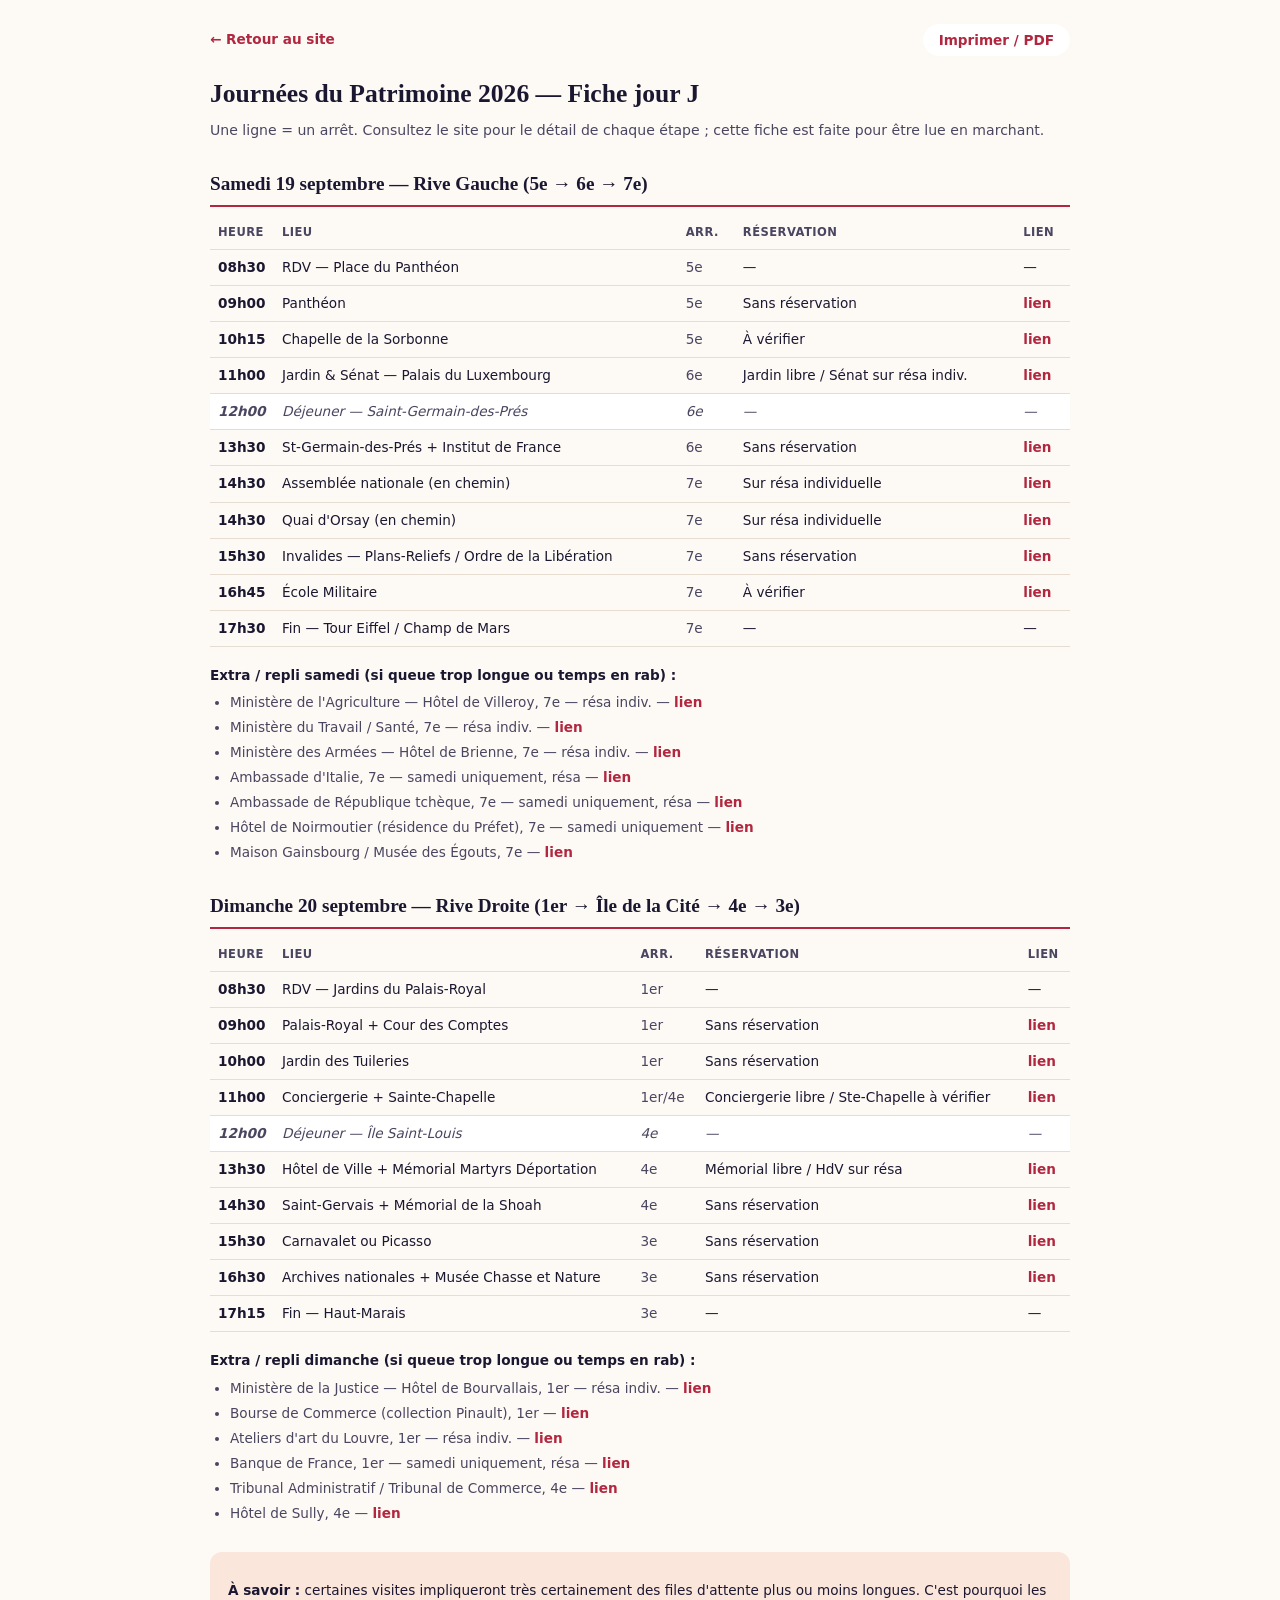
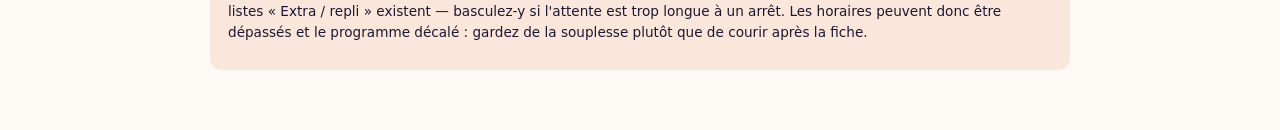
==== fiche.html @ 31df0043 "feat: ajoute une fiche jour J dense et imprimable Inspirée des feuilles de route des éditions précéd" ====
<!doctype html>
<html lang="fr">
<head>
<meta charset="UTF-8">
<meta name="viewport" content="width=device-width, initial-scale=1">
<title>Fiche jour J — Journées du Patrimoine 2026</title>
<meta name="description" content="Fiche horaire dense et imprimable pour le jour J : heure, lieu, réservation, lien — samedi et dimanche.">
<link rel="icon" href="data:image/svg+xml,<svg xmlns=%22http://www.w3.org/2000/svg%22 viewBox=%220 0 100 100%22><text y=%22.9em%22 font-size=%2290%22>🏛️</text></svg>">
<link rel="stylesheet" href="assets/style.css">
<link rel="stylesheet" href="assets/fiche.css">
</head>
<body class="fiche-body">

<div class="fiche-wrap">

  <div class="fiche-top no-print">
    <a class="link" href="index.html">← Retour au site</a>
    <button class="btn btn-primary btn-print" type="button" onclick="window.print()">Imprimer / PDF</button>
  </div>

  <h1>Journées du Patrimoine 2026 — Fiche jour J</h1>
  <p class="fiche-sub">Une ligne = un arrêt. Consultez le site pour le détail de chaque étape ; cette fiche est faite pour être lue en marchant.</p>

  <h2>Samedi 19 septembre — Rive Gauche (5e → 6e → 7e)</h2>
  <table class="fiche-table">
    <thead>
      <tr><th>Heure</th><th>Lieu</th><th>Arr.</th><th>Réservation</th><th>Lien</th></tr>
    </thead>
    <tbody>
      <tr><td>08h30</td><td>RDV — Place du Panthéon</td><td>5e</td><td>—</td><td>—</td></tr>
      <tr><td>09h00</td><td>Panthéon</td><td>5e</td><td>Sans réservation</td><td><a href="https://www.sortiraparis.com/actualites/journees-du-patrimoine/guides/318693-journees-du-patrimoine-paris-2026-le-programme-des-visites-dans-le-5e-arrondissement" target="_blank" rel="noopener">lien</a></td></tr>
      <tr><td>10h15</td><td>Chapelle de la Sorbonne</td><td>5e</td><td>À vérifier</td><td><a href="https://www.sortiraparis.com/actualites/journees-du-patrimoine/guides/318693-journees-du-patrimoine-paris-2026-le-programme-des-visites-dans-le-5e-arrondissement" target="_blank" rel="noopener">lien</a></td></tr>
      <tr><td>11h00</td><td>Jardin &amp; Sénat — Palais du Luxembourg</td><td>6e</td><td>Jardin libre / Sénat sur résa indiv.</td><td><a href="https://www.sortiraparis.com/actualites/journees-du-patrimoine/guides/318679-journees-du-patrimoine-2026-le-programme-des-visites-dans-le-6e-arrondissement-de-paris" target="_blank" rel="noopener">lien</a></td></tr>
      <tr class="fiche-break"><td>12h00</td><td>Déjeuner — Saint-Germain-des-Prés</td><td>6e</td><td>—</td><td>—</td></tr>
      <tr><td>13h30</td><td>St-Germain-des-Prés + Institut de France</td><td>6e</td><td>Sans réservation</td><td><a href="https://www.sortiraparis.com/actualites/journees-du-patrimoine/guides/318679-journees-du-patrimoine-2026-le-programme-des-visites-dans-le-6e-arrondissement-de-paris" target="_blank" rel="noopener">lien</a></td></tr>
      <tr><td>14h30</td><td>Assemblée nationale (en chemin)</td><td>7e</td><td>Sur résa individuelle</td><td><a href="https://www.sortiraparis.com/actualites/journees-du-patrimoine/guides/318687-journees-du-patrimoine-2026-partez-a-la-decouverte-du-7e-arrondissement-de-paris" target="_blank" rel="noopener">lien</a></td></tr>
      <tr><td>14h30</td><td>Quai d'Orsay (en chemin)</td><td>7e</td><td>Sur résa individuelle</td><td><a href="https://www.sortiraparis.com/actualites/journees-du-patrimoine/guides/318687-journees-du-patrimoine-2026-partez-a-la-decouverte-du-7e-arrondissement-de-paris" target="_blank" rel="noopener">lien</a></td></tr>
      <tr><td>15h30</td><td>Invalides — Plans-Reliefs / Ordre de la Libération</td><td>7e</td><td>Sans réservation</td><td><a href="https://www.sortiraparis.com/actualites/journees-du-patrimoine/guides/318687-journees-du-patrimoine-2026-partez-a-la-decouverte-du-7e-arrondissement-de-paris" target="_blank" rel="noopener">lien</a></td></tr>
      <tr><td>16h45</td><td>École Militaire</td><td>7e</td><td>À vérifier</td><td><a href="https://www.sortiraparis.com/actualites/journees-du-patrimoine/guides/318687-journees-du-patrimoine-2026-partez-a-la-decouverte-du-7e-arrondissement-de-paris" target="_blank" rel="noopener">lien</a></td></tr>
      <tr><td>17h30</td><td>Fin — Tour Eiffel / Champ de Mars</td><td>7e</td><td>—</td><td>—</td></tr>
    </tbody>
  </table>

  <p class="fiche-extra-title">Extra / repli samedi (si queue trop longue ou temps en rab) :</p>
  <ul class="fiche-extra">
    <li>Ministère de l'Agriculture — Hôtel de Villeroy, 7e — résa indiv. — <a href="https://www.sortiraparis.com/actualites/journees-du-patrimoine/guides/318687-journees-du-patrimoine-2026-partez-a-la-decouverte-du-7e-arrondissement-de-paris" target="_blank" rel="noopener">lien</a></li>
    <li>Ministère du Travail / Santé, 7e — résa indiv. — <a href="https://www.sortiraparis.com/actualites/journees-du-patrimoine/guides/318687-journees-du-patrimoine-2026-partez-a-la-decouverte-du-7e-arrondissement-de-paris" target="_blank" rel="noopener">lien</a></li>
    <li>Ministère des Armées — Hôtel de Brienne, 7e — résa indiv. — <a href="https://www.sortiraparis.com/actualites/journees-du-patrimoine/guides/318687-journees-du-patrimoine-2026-partez-a-la-decouverte-du-7e-arrondissement-de-paris" target="_blank" rel="noopener">lien</a></li>
    <li>Ambassade d'Italie, 7e — samedi uniquement, résa — <a href="https://www.sortiraparis.com/actualites/journees-du-patrimoine/guides/318687-journees-du-patrimoine-2026-partez-a-la-decouverte-du-7e-arrondissement-de-paris" target="_blank" rel="noopener">lien</a></li>
    <li>Ambassade de République tchèque, 7e — samedi uniquement, résa — <a href="https://www.sortiraparis.com/actualites/journees-du-patrimoine/guides/318687-journees-du-patrimoine-2026-partez-a-la-decouverte-du-7e-arrondissement-de-paris" target="_blank" rel="noopener">lien</a></li>
    <li>Hôtel de Noirmoutier (résidence du Préfet), 7e — samedi uniquement — <a href="https://www.sortiraparis.com/actualites/journees-du-patrimoine/guides/318687-journees-du-patrimoine-2026-partez-a-la-decouverte-du-7e-arrondissement-de-paris" target="_blank" rel="noopener">lien</a></li>
    <li>Maison Gainsbourg / Musée des Égouts, 7e — <a href="https://www.sortiraparis.com/actualites/journees-du-patrimoine/guides/318687-journees-du-patrimoine-2026-partez-a-la-decouverte-du-7e-arrondissement-de-paris" target="_blank" rel="noopener">lien</a></li>
  </ul>

  <h2 class="fiche-page-break">Dimanche 20 septembre — Rive Droite (1er → Île de la Cité → 4e → 3e)</h2>
  <table class="fiche-table">
    <thead>
      <tr><th>Heure</th><th>Lieu</th><th>Arr.</th><th>Réservation</th><th>Lien</th></tr>
    </thead>
    <tbody>
      <tr><td>08h30</td><td>RDV — Jardins du Palais-Royal</td><td>1er</td><td>—</td><td>—</td></tr>
      <tr><td>09h00</td><td>Palais-Royal + Cour des Comptes</td><td>1er</td><td>Sans réservation</td><td><a href="https://www.sortiraparis.com/actualites/journees-du-patrimoine/guides/318670-journees-du-patrimoine-2026-a-paris-le-programme-incontournable-dans-le-1er-arrondissement" target="_blank" rel="noopener">lien</a></td></tr>
      <tr><td>10h00</td><td>Jardin des Tuileries</td><td>1er</td><td>Sans réservation</td><td><a href="https://www.sortiraparis.com/actualites/journees-du-patrimoine/guides/318670-journees-du-patrimoine-2026-a-paris-le-programme-incontournable-dans-le-1er-arrondissement" target="_blank" rel="noopener">lien</a></td></tr>
      <tr><td>11h00</td><td>Conciergerie + Sainte-Chapelle</td><td>1er/4e</td><td>Conciergerie libre / Ste-Chapelle à vérifier</td><td><a href="https://www.sortiraparis.com/actualites/journees-du-patrimoine/guides/318670-journees-du-patrimoine-2026-a-paris-le-programme-incontournable-dans-le-1er-arrondissement" target="_blank" rel="noopener">lien</a></td></tr>
      <tr class="fiche-break"><td>12h00</td><td>Déjeuner — Île Saint-Louis</td><td>4e</td><td>—</td><td>—</td></tr>
      <tr><td>13h30</td><td>Hôtel de Ville + Mémorial Martyrs Déportation</td><td>4e</td><td>Mémorial libre / HdV sur résa</td><td><a href="https://www.sortiraparis.com/actualites/journees-du-patrimoine/guides/318677-journees-du-patrimoine-2026-les-bons-plans-et-animations-dans-le-4e-arrondissement" target="_blank" rel="noopener">lien</a></td></tr>
      <tr><td>14h30</td><td>Saint-Gervais + Mémorial de la Shoah</td><td>4e</td><td>Sans réservation</td><td><a href="https://www.sortiraparis.com/actualites/journees-du-patrimoine/guides/318677-journees-du-patrimoine-2026-les-bons-plans-et-animations-dans-le-4e-arrondissement" target="_blank" rel="noopener">lien</a></td></tr>
      <tr><td>15h30</td><td>Carnavalet ou Picasso</td><td>3e</td><td>Sans réservation</td><td><a href="https://www.sortiraparis.com/actualites/journees-du-patrimoine/guides/318813-journees-du-patrimoine-2026-a-paris-les-lieux-a-visiter-dans-le-3e-arrondissement" target="_blank" rel="noopener">lien</a></td></tr>
      <tr><td>16h30</td><td>Archives nationales + Musée Chasse et Nature</td><td>3e</td><td>Sans réservation</td><td><a href="https://www.sortiraparis.com/actualites/journees-du-patrimoine/guides/318813-journees-du-patrimoine-2026-a-paris-les-lieux-a-visiter-dans-le-3e-arrondissement" target="_blank" rel="noopener">lien</a></td></tr>
      <tr><td>17h15</td><td>Fin — Haut-Marais</td><td>3e</td><td>—</td><td>—</td></tr>
    </tbody>
  </table>

  <p class="fiche-extra-title">Extra / repli dimanche (si queue trop longue ou temps en rab) :</p>
  <ul class="fiche-extra">
    <li>Ministère de la Justice — Hôtel de Bourvallais, 1er — résa indiv. — <a href="https://www.sortiraparis.com/actualites/journees-du-patrimoine/guides/318670-journees-du-patrimoine-2026-a-paris-le-programme-incontournable-dans-le-1er-arrondissement" target="_blank" rel="noopener">lien</a></li>
    <li>Bourse de Commerce (collection Pinault), 1er — <a href="https://www.sortiraparis.com/actualites/journees-du-patrimoine/guides/318670-journees-du-patrimoine-2026-a-paris-le-programme-incontournable-dans-le-1er-arrondissement" target="_blank" rel="noopener">lien</a></li>
    <li>Ateliers d'art du Louvre, 1er — résa indiv. — <a href="https://www.sortiraparis.com/actualites/journees-du-patrimoine/guides/318670-journees-du-patrimoine-2026-a-paris-le-programme-incontournable-dans-le-1er-arrondissement" target="_blank" rel="noopener">lien</a></li>
    <li>Banque de France, 1er — samedi uniquement, résa — <a href="https://www.sortiraparis.com/actualites/journees-du-patrimoine/guides/318670-journees-du-patrimoine-2026-a-paris-le-programme-incontournable-dans-le-1er-arrondissement" target="_blank" rel="noopener">lien</a></li>
    <li>Tribunal Administratif / Tribunal de Commerce, 4e — <a href="https://www.sortiraparis.com/actualites/journees-du-patrimoine/guides/318677-journees-du-patrimoine-2026-les-bons-plans-et-animations-dans-le-4e-arrondissement" target="_blank" rel="noopener">lien</a></li>
    <li>Hôtel de Sully, 4e — <a href="https://www.sortiraparis.com/actualites/journees-du-patrimoine/guides/318677-journees-du-patrimoine-2026-les-bons-plans-et-animations-dans-le-4e-arrondissement" target="_blank" rel="noopener">lien</a></li>
  </ul>

  <div class="fiche-notes">
    <p><strong>À savoir :</strong> certaines visites impliqueront très certainement des files d'attente plus ou moins longues. C'est pourquoi les listes « Extra / repli » existent — basculez-y si l'attente est trop longue à un arrêt. Les horaires peuvent donc être dépassés et le programme décalé : gardez de la souplesse plutôt que de courir après la fiche.</p>
  </div>

</div>

</body>
</html>
---- assets/style.css ----
:root {
  --ink: #1b1730;
  --ink-soft: #4a4560;
  --paper: #fdf9f4;
  --paper-alt: #ffffff;
  --line: #e6ddd0;
  --accent: #b1273f;
  --accent-ink: #ffffff;
  --free: #1f7a4d;
  --free-bg: #e4f3ea;
  --paid: #8a5a00;
  --paid-bg: #fbeed6;
  --warn: #a13a1b;
  --warn-bg: #fbe6dc;
  --open: #1f5f8a;
  --open-bg: #e3eff6;
  --group: #6b3fa0;
  --group-bg: #ede3f7;
  --radius: 14px;
  --shadow: 0 6px 20px rgba(27, 23, 48, 0.08);
}

@media (prefers-color-scheme: dark) {
  :root:not([data-theme="light"]) {
    --ink: #f2eee6;
    --ink-soft: #c7c1d6;
    --paper: #17131f;
    --paper-alt: #201b2b;
    --line: #34304a;
    --shadow: 0 6px 24px rgba(0, 0, 0, 0.4);
    --free-bg: #16382a;
    --free: #7fd9a8;
    --paid-bg: #3a2c10;
    --paid: #e8c26b;
    --warn-bg: #3a2013;
    --warn: #f0a17f;
    --open-bg: #142b3a;
    --open: #8fc7ea;
    --group-bg: #2c2140;
    --group: #c6a6ee;
  }
}

:root[data-theme="dark"] {
  --ink: #f2eee6;
  --ink-soft: #c7c1d6;
  --paper: #17131f;
  --paper-alt: #201b2b;
  --line: #34304a;
  --shadow: 0 6px 24px rgba(0, 0, 0, 0.4);
  --free-bg: #16382a;
  --free: #7fd9a8;
  --paid-bg: #3a2c10;
  --paid: #e8c26b;
  --warn-bg: #3a2013;
  --warn: #f0a17f;
  --open-bg: #142b3a;
  --open: #8fc7ea;
  --group-bg: #2c2140;
  --group: #c6a6ee;
}

* { box-sizing: border-box; }

body {
  margin: 0;
  background: var(--paper);
  color: var(--ink);
  font-family: "Georgia", "Iowan Old Style", "Palatino Linotype", serif;
  line-height: 1.55;
}

.hero {
  background: linear-gradient(160deg, #b1273f 0%, #6f1a2c 100%);
  color: #fff;
  padding: 48px 20px 36px;
  text-align: center;
}
.hero-inner { max-width: 760px; margin: 0 auto; }
.eyebrow {
  text-transform: uppercase;
  letter-spacing: 0.12em;
  font-size: 0.8rem;
  opacity: 0.85;
  margin: 0 0 10px;
}
.hero h1 { margin: 0 0 8px; font-size: clamp(1.6rem, 5vw, 2.4rem); }
.dates { font-size: 1.15rem; margin: 0 0 6px; font-weight: bold; }
.themes { font-size: 0.95rem; opacity: 0.9; margin: 0 0 20px; }
.hero-actions { display: flex; gap: 12px; justify-content: center; flex-wrap: wrap; }
.btn {
  display: inline-block;
  padding: 10px 20px;
  border: 0;
  border-radius: 999px;
  text-decoration: none;
  font-size: 0.95rem;
  font-family: system-ui, sans-serif;
  font-weight: 600;
  cursor: pointer;
}
.btn-primary { background: #fff; color: var(--accent); }
.btn-ghost { border: 1px solid rgba(255,255,255,0.6); color: #fff; background: transparent; }
.btn:hover { transform: translateY(-1px); }
.btn:focus-visible,
.tab-btn:focus-visible,
.link:focus-visible {
  outline: 3px solid #ffd166;
  outline-offset: 3px;
}
.share-status {
  min-height: 1.3em;
  margin: 12px 0 -2px;
  font: 0.78rem/1.35 system-ui, sans-serif;
  color: rgba(255,255,255,0.9);
}
.updated { font-size: 0.8rem; opacity: 0.75; margin: 18px 0 0; font-family: system-ui, sans-serif; }

.concept {
  background: var(--paper-alt);
  border-bottom: 1px solid var(--line);
  padding: 28px 20px;
}
.concept-inner { max-width: 780px; margin: 0 auto; font-family: system-ui, sans-serif; }
.concept h2 { font-family: Georgia, serif; font-size: 1.3rem; margin: 0 0 10px; }
.concept p { font-size: 0.92rem; color: var(--ink-soft); margin: 0 0 14px; }
.concept-cols {
  display: grid;
  grid-template-columns: repeat(auto-fit, minmax(240px, 1fr));
  gap: 14px;
  margin-bottom: 16px;
}
.concept-cols > div {
  background: var(--paper);
  border: 1px solid var(--line);
  border-radius: 12px;
  padding: 12px 16px;
}
.concept-cols strong { display: block; font-size: 0.92rem; margin-bottom: 4px; }
.concept-cols span { font-size: 0.85rem; color: var(--ink-soft); }
.callout {
  background: var(--warn-bg);
  color: var(--ink);
  border-radius: 12px;
  padding: 14px 18px;
  font-size: 0.88rem;
}
.callout strong { color: var(--warn); }

.tabs {
  display: flex;
  justify-content: center;
  gap: 8px;
  padding: 16px 12px;
  flex-wrap: wrap;
  position: sticky;
  top: 0;
  background: var(--paper);
  z-index: 10;
  border-bottom: 1px solid var(--line);
}
.tab-btn {
  font-family: system-ui, sans-serif;
  font-weight: 600;
  font-size: 0.9rem;
  padding: 9px 16px;
  border-radius: 999px;
  border: 1px solid var(--line);
  background: var(--paper-alt);
  color: var(--ink-soft);
  cursor: pointer;
}
.tab-btn.is-active {
  background: var(--accent);
  color: #fff;
  border-color: var(--accent);
}

main { max-width: 980px; margin: 0 auto; padding: 8px 20px 60px; }

.day-title { font-size: 1.5rem; margin: 28px 0 4px; }
.sub { color: var(--ink-soft); font-family: system-ui, sans-serif; font-size: 0.9rem; margin-top: 0; }
.slot { font-family: system-ui, sans-serif; font-size: 1rem; text-transform: uppercase; letter-spacing: 0.06em; color: var(--ink-soft); margin: 26px 0 12px; }

.cards {
  display: grid;
  grid-template-columns: repeat(auto-fit, minmax(260px, 1fr));
  gap: 16px;
}

.card {
  background: var(--paper-alt);
  border: 1px solid var(--line);
  border-radius: var(--radius);
  padding: 16px 18px;
  box-shadow: var(--shadow);
}
.card h4 { margin: 4px 0 4px; font-size: 1.08rem; }
.card .meta {
  font-family: system-ui, sans-serif;
  font-size: 0.8rem;
  color: var(--ink-soft);
  margin: 0 0 8px;
}
.card p { margin: 0 0 10px; font-size: 0.95rem; }
.card .note {
  font-family: system-ui, sans-serif;
  font-size: 0.8rem;
  color: var(--warn);
  background: var(--warn-bg);
  padding: 6px 10px;
  border-radius: 8px;
}
.card-top { display: flex; gap: 6px; flex-wrap: wrap; margin-bottom: 6px; }

.chip {
  font-family: system-ui, sans-serif;
  font-size: 0.72rem;
  font-weight: 700;
  padding: 3px 10px;
  border-radius: 999px;
  white-space: nowrap;
}
.chip-free { background: var(--free-bg); color: var(--free); }
.chip-paid { background: var(--paid-bg); color: var(--paid); }
.chip-warn { background: var(--warn-bg); color: var(--warn); }
.chip-open { background: var(--open-bg); color: var(--open); }
.chip-group { background: var(--group-bg); color: var(--group); }

.zone {
  font-family: system-ui, sans-serif;
  font-size: 0.7rem;
  font-weight: 700;
  color: var(--ink-soft);
  border: 1px solid var(--line);
  border-radius: 999px;
  padding: 1px 8px;
  vertical-align: middle;
  white-space: nowrap;
}

.timeline {
  list-style: none;
  margin: 20px 0;
  padding: 0 0 0 100px;
  position: relative;
  border-left: 2px solid var(--line);
}
.stop {
  position: relative;
  padding: 0 0 26px 24px;
}
.stop::before {
  content: "";
  position: absolute;
  left: -7px;
  top: 4px;
  width: 12px;
  height: 12px;
  border-radius: 50%;
  background: var(--accent);
  border: 2px solid var(--paper);
}
.stop-time {
  position: absolute;
  left: -124px;
  top: -2px;
  width: 90px;
  text-align: right;
  font-family: system-ui, sans-serif;
  font-weight: 700;
  font-size: 0.8rem;
  color: var(--ink-soft);
  line-height: 1.3;
}
.stop-body h4 { margin: 4px 0 4px; font-size: 1.05rem; }
.stop-body p { margin: 0 0 8px; font-size: 0.93rem; }
.stop-break::before { background: var(--ink-soft); }
.stop-break .stop-body h4 { font-size: 0.95rem; }

.also-in-zone {
  font-family: system-ui, sans-serif;
  font-size: 0.85rem;
  color: var(--ink-soft);
  background: var(--paper-alt);
  border: 1px solid var(--line);
  border-radius: 12px;
  padding: 12px 16px;
  margin-top: 8px;
}

@media (max-width: 640px) {
  .timeline { padding-left: 0; border-left: none; }
  .stop { padding-left: 0; padding-bottom: 22px; border-left: 2px solid var(--line); padding-left: 20px; margin-left: 4px; }
  .stop::before { left: -9px; }
  .stop-time {
    position: static;
    width: auto;
    text-align: left;
    display: inline-block;
    margin-bottom: 4px;
    background: var(--open-bg);
    color: var(--open);
    padding: 2px 8px;
    border-radius: 999px;
  }
}

.link {
  display: inline-block;
  font-family: system-ui, sans-serif;
  font-size: 0.85rem;
  font-weight: 600;
  color: var(--accent);
  text-decoration: none;
}
.link:hover { text-decoration: underline; }

.practical {
  margin-top: 48px;
  padding-top: 24px;
  border-top: 1px solid var(--line);
  font-family: system-ui, sans-serif;
}
.practical h2 { font-family: Georgia, serif; }
.practical ul { padding-left: 20px; font-size: 0.92rem; }
.practical li { margin-bottom: 8px; }
.practical a { color: var(--accent); }
.disclaimer { font-size: 0.8rem; color: var(--ink-soft); margin-top: 16px; }

.site-footer {
  text-align: center;
  font-family: system-ui, sans-serif;
  font-size: 0.8rem;
  color: var(--ink-soft);
  padding: 24px 0 40px;
}

@media (max-width: 480px) {
  .hero { padding: 36px 16px 28px; }
  main { padding: 8px 14px 48px; }
}
---- assets/fiche.css ----
.fiche-body { background: var(--paper); }

.fiche-wrap {
  max-width: 900px;
  margin: 0 auto;
  padding: 24px 20px 60px;
  font-family: system-ui, sans-serif;
}

.fiche-top {
  display: flex;
  justify-content: space-between;
  align-items: center;
  margin-bottom: 18px;
}
.btn-print { padding: 8px 16px; font-size: 0.85rem; }

.fiche-wrap h1 {
  font-family: Georgia, serif;
  font-size: 1.6rem;
  margin: 0 0 6px;
}
.fiche-sub {
  color: var(--ink-soft);
  font-size: 0.88rem;
  margin: 0 0 24px;
}
.fiche-wrap h2 {
  font-family: Georgia, serif;
  font-size: 1.2rem;
  margin: 28px 0 10px;
  border-bottom: 2px solid var(--accent);
  padding-bottom: 6px;
}

.fiche-table {
  width: 100%;
  border-collapse: collapse;
  font-size: 0.85rem;
}
.fiche-table th, .fiche-table td {
  border-bottom: 1px solid var(--line);
  padding: 7px 8px;
  text-align: left;
  vertical-align: top;
}
.fiche-table th {
  font-size: 0.72rem;
  text-transform: uppercase;
  letter-spacing: 0.04em;
  color: var(--ink-soft);
}
.fiche-table td:first-child { font-weight: 700; white-space: nowrap; width: 64px; }
.fiche-table td:nth-child(3) { white-space: nowrap; color: var(--ink-soft); }
.fiche-table a { color: var(--accent); text-decoration: none; font-weight: 600; }
.fiche-table a:hover { text-decoration: underline; }
.fiche-break td { background: var(--paper-alt); font-style: italic; color: var(--ink-soft); }

.fiche-extra-title {
  font-size: 0.85rem;
  font-weight: 700;
  margin: 18px 0 6px;
}
.fiche-extra {
  font-size: 0.85rem;
  color: var(--ink-soft);
  padding-left: 20px;
  margin: 0 0 8px;
}
.fiche-extra li { margin-bottom: 4px; }
.fiche-extra a { color: var(--accent); text-decoration: none; font-weight: 600; }

.fiche-notes {
  margin-top: 28px;
  background: var(--warn-bg);
  border-radius: 12px;
  padding: 14px 18px;
  font-size: 0.85rem;
}

@media print {
  .no-print { display: none !important; }
  .fiche-body { background: #fff; color: #000; }
  .fiche-wrap { max-width: 100%; padding: 0; }
  .fiche-table th, .fiche-table td { border-bottom: 1px solid #ccc; }
  .fiche-notes { background: #fff; border: 1px solid #999; }
  .fiche-page-break { page-break-before: always; }
  a { color: #000 !important; }
}

@media (max-width: 600px) {
  .fiche-table { font-size: 0.78rem; }
  .fiche-table th, .fiche-table td { padding: 6px 5px; }
}
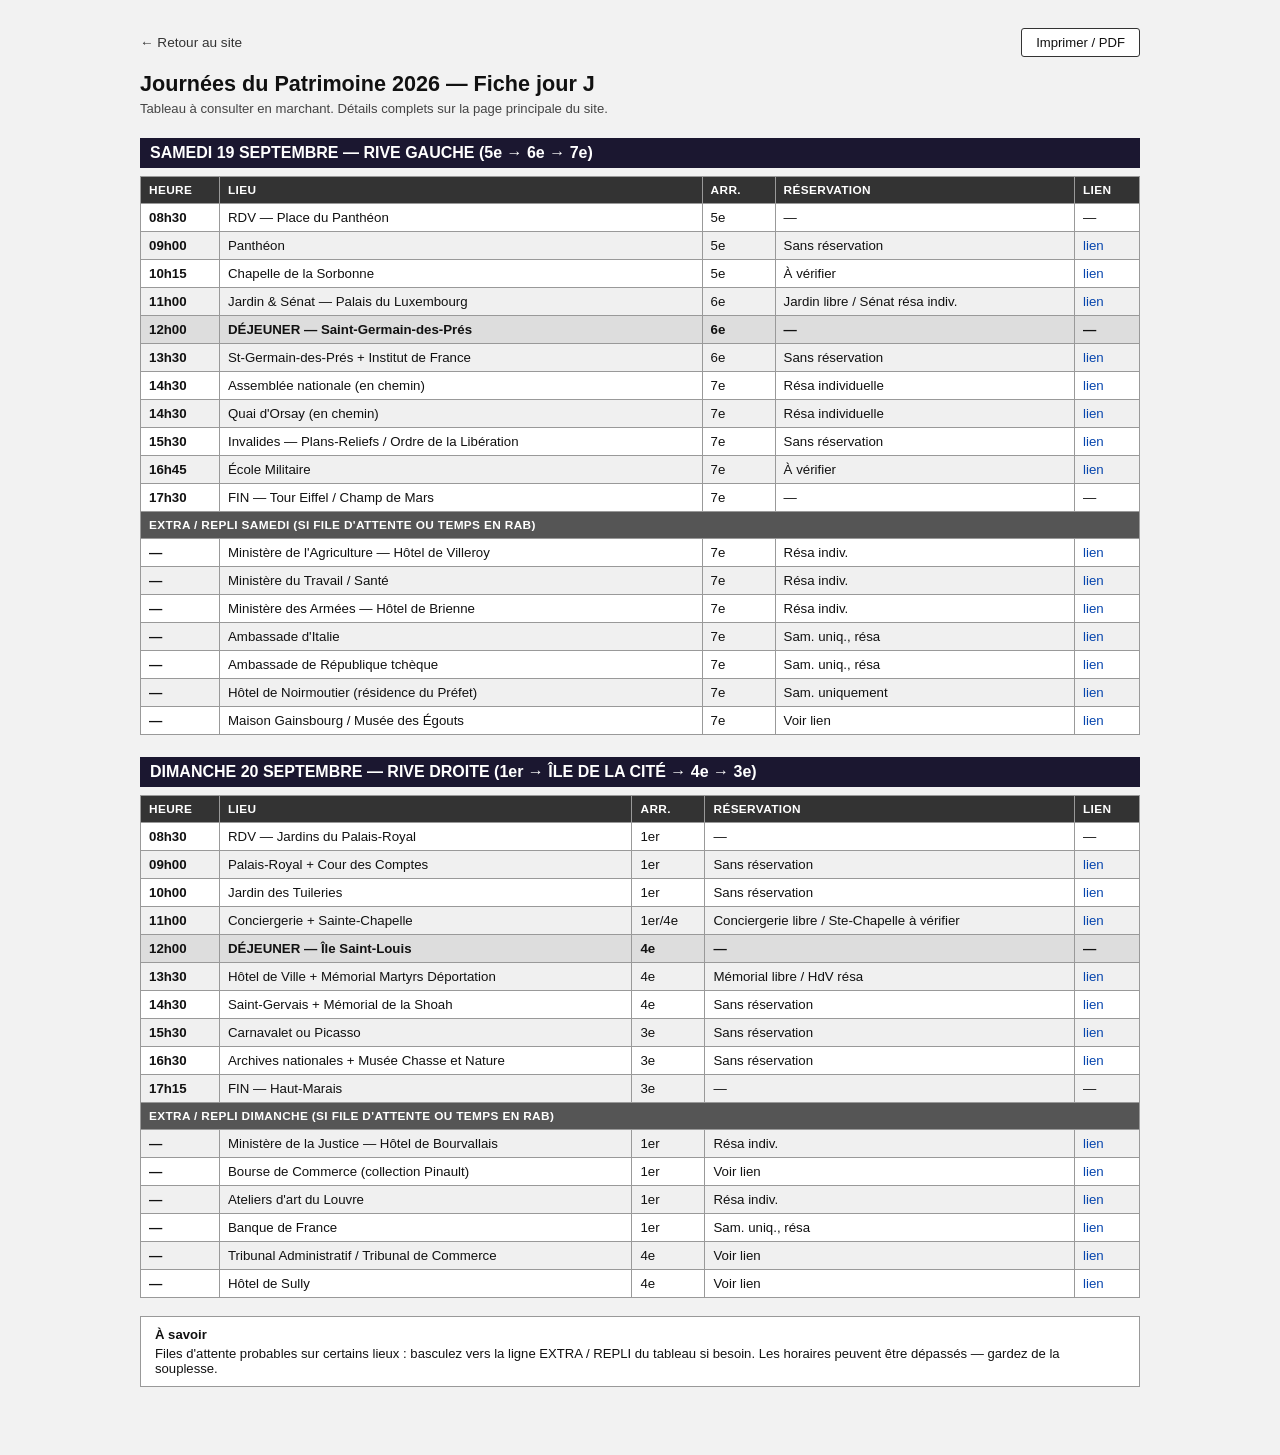
==== commit 7bf3db8f: "fix: refonte de la fiche jour J en vrai tableau grille Abandonne le style "fiche" (cartes, listes à " ====
--- a/fiche.html
+++ b/fiche.html
@@ -4,9 +4,8 @@
 <meta charset="UTF-8">
 <meta name="viewport" content="width=device-width, initial-scale=1">
 <title>Fiche jour J — Journées du Patrimoine 2026</title>
-<meta name="description" content="Fiche horaire dense et imprimable pour le jour J : heure, lieu, réservation, lien — samedi et dimanche.">
+<meta name="description" content="Tableau horaire dense et imprimable pour le jour J : heure, lieu, réservation, lien — samedi et dimanche.">
 <link rel="icon" href="data:image/svg+xml,<svg xmlns=%22http://www.w3.org/2000/svg%22 viewBox=%220 0 100 100%22><text y=%22.9em%22 font-size=%2290%22>🏛️</text></svg>">
-<link rel="stylesheet" href="assets/style.css">
 <link rel="stylesheet" href="assets/fiche.css">
 </head>
 <body class="fiche-body">
@@ -14,14 +13,14 @@
 <div class="fiche-wrap">
 
   <div class="fiche-top no-print">
-    <a class="link" href="index.html">← Retour au site</a>
-    <button class="btn btn-primary btn-print" type="button" onclick="window.print()">Imprimer / PDF</button>
+    <a href="index.html">&larr; Retour au site</a>
+    <button class="btn-print" type="button" onclick="window.print()">Imprimer / PDF</button>
   </div>
 
   <h1>Journées du Patrimoine 2026 — Fiche jour J</h1>
-  <p class="fiche-sub">Une ligne = un arrêt. Consultez le site pour le détail de chaque étape ; cette fiche est faite pour être lue en marchant.</p>
+  <p class="fiche-sub">Tableau à consulter en marchant. Détails complets sur la page principale du site.</p>
 
-  <h2>Samedi 19 septembre — Rive Gauche (5e → 6e → 7e)</h2>
+  <h2>SAMEDI 19 SEPTEMBRE — RIVE GAUCHE (5e &rarr; 6e &rarr; 7e)</h2>
   <table class="fiche-table">
     <thead>
       <tr><th>Heure</th><th>Lieu</th><th>Arr.</th><th>Réservation</th><th>Lien</th></tr>
@@ -30,29 +29,26 @@
       <tr><td>08h30</td><td>RDV — Place du Panthéon</td><td>5e</td><td>—</td><td>—</td></tr>
       <tr><td>09h00</td><td>Panthéon</td><td>5e</td><td>Sans réservation</td><td><a href="https://www.sortiraparis.com/actualites/journees-du-patrimoine/guides/318693-journees-du-patrimoine-paris-2026-le-programme-des-visites-dans-le-5e-arrondissement" target="_blank" rel="noopener">lien</a></td></tr>
       <tr><td>10h15</td><td>Chapelle de la Sorbonne</td><td>5e</td><td>À vérifier</td><td><a href="https://www.sortiraparis.com/actualites/journees-du-patrimoine/guides/318693-journees-du-patrimoine-paris-2026-le-programme-des-visites-dans-le-5e-arrondissement" target="_blank" rel="noopener">lien</a></td></tr>
-      <tr><td>11h00</td><td>Jardin &amp; Sénat — Palais du Luxembourg</td><td>6e</td><td>Jardin libre / Sénat sur résa indiv.</td><td><a href="https://www.sortiraparis.com/actualites/journees-du-patrimoine/guides/318679-journees-du-patrimoine-2026-le-programme-des-visites-dans-le-6e-arrondissement-de-paris" target="_blank" rel="noopener">lien</a></td></tr>
-      <tr class="fiche-break"><td>12h00</td><td>Déjeuner — Saint-Germain-des-Prés</td><td>6e</td><td>—</td><td>—</td></tr>
+      <tr><td>11h00</td><td>Jardin &amp; Sénat — Palais du Luxembourg</td><td>6e</td><td>Jardin libre / Sénat résa indiv.</td><td><a href="https://www.sortiraparis.com/actualites/journees-du-patrimoine/guides/318679-journees-du-patrimoine-2026-le-programme-des-visites-dans-le-6e-arrondissement-de-paris" target="_blank" rel="noopener">lien</a></td></tr>
+      <tr class="fiche-row-break"><td>12h00</td><td>DÉJEUNER — Saint-Germain-des-Prés</td><td>6e</td><td>—</td><td>—</td></tr>
       <tr><td>13h30</td><td>St-Germain-des-Prés + Institut de France</td><td>6e</td><td>Sans réservation</td><td><a href="https://www.sortiraparis.com/actualites/journees-du-patrimoine/guides/318679-journees-du-patrimoine-2026-le-programme-des-visites-dans-le-6e-arrondissement-de-paris" target="_blank" rel="noopener">lien</a></td></tr>
-      <tr><td>14h30</td><td>Assemblée nationale (en chemin)</td><td>7e</td><td>Sur résa individuelle</td><td><a href="https://www.sortiraparis.com/actualites/journees-du-patrimoine/guides/318687-journees-du-patrimoine-2026-partez-a-la-decouverte-du-7e-arrondissement-de-paris" target="_blank" rel="noopener">lien</a></td></tr>
-      <tr><td>14h30</td><td>Quai d'Orsay (en chemin)</td><td>7e</td><td>Sur résa individuelle</td><td><a href="https://www.sortiraparis.com/actualites/journees-du-patrimoine/guides/318687-journees-du-patrimoine-2026-partez-a-la-decouverte-du-7e-arrondissement-de-paris" target="_blank" rel="noopener">lien</a></td></tr>
+      <tr><td>14h30</td><td>Assemblée nationale (en chemin)</td><td>7e</td><td>Résa individuelle</td><td><a href="https://www.sortiraparis.com/actualites/journees-du-patrimoine/guides/318687-journees-du-patrimoine-2026-partez-a-la-decouverte-du-7e-arrondissement-de-paris" target="_blank" rel="noopener">lien</a></td></tr>
+      <tr><td>14h30</td><td>Quai d'Orsay (en chemin)</td><td>7e</td><td>Résa individuelle</td><td><a href="https://www.sortiraparis.com/actualites/journees-du-patrimoine/guides/318687-journees-du-patrimoine-2026-partez-a-la-decouverte-du-7e-arrondissement-de-paris" target="_blank" rel="noopener">lien</a></td></tr>
       <tr><td>15h30</td><td>Invalides — Plans-Reliefs / Ordre de la Libération</td><td>7e</td><td>Sans réservation</td><td><a href="https://www.sortiraparis.com/actualites/journees-du-patrimoine/guides/318687-journees-du-patrimoine-2026-partez-a-la-decouverte-du-7e-arrondissement-de-paris" target="_blank" rel="noopener">lien</a></td></tr>
       <tr><td>16h45</td><td>École Militaire</td><td>7e</td><td>À vérifier</td><td><a href="https://www.sortiraparis.com/actualites/journees-du-patrimoine/guides/318687-journees-du-patrimoine-2026-partez-a-la-decouverte-du-7e-arrondissement-de-paris" target="_blank" rel="noopener">lien</a></td></tr>
-      <tr><td>17h30</td><td>Fin — Tour Eiffel / Champ de Mars</td><td>7e</td><td>—</td><td>—</td></tr>
+      <tr><td>17h30</td><td>FIN — Tour Eiffel / Champ de Mars</td><td>7e</td><td>—</td><td>—</td></tr>
+      <tr class="fiche-row-section"><td colspan="5">EXTRA / REPLI SAMEDI (si file d'attente ou temps en rab)</td></tr>
+      <tr><td>—</td><td>Ministère de l'Agriculture — Hôtel de Villeroy</td><td>7e</td><td>Résa indiv.</td><td><a href="https://www.sortiraparis.com/actualites/journees-du-patrimoine/guides/318687-journees-du-patrimoine-2026-partez-a-la-decouverte-du-7e-arrondissement-de-paris" target="_blank" rel="noopener">lien</a></td></tr>
+      <tr><td>—</td><td>Ministère du Travail / Santé</td><td>7e</td><td>Résa indiv.</td><td><a href="https://www.sortiraparis.com/actualites/journees-du-patrimoine/guides/318687-journees-du-patrimoine-2026-partez-a-la-decouverte-du-7e-arrondissement-de-paris" target="_blank" rel="noopener">lien</a></td></tr>
+      <tr><td>—</td><td>Ministère des Armées — Hôtel de Brienne</td><td>7e</td><td>Résa indiv.</td><td><a href="https://www.sortiraparis.com/actualites/journees-du-patrimoine/guides/318687-journees-du-patrimoine-2026-partez-a-la-decouverte-du-7e-arrondissement-de-paris" target="_blank" rel="noopener">lien</a></td></tr>
+      <tr><td>—</td><td>Ambassade d'Italie</td><td>7e</td><td>Sam. uniq., résa</td><td><a href="https://www.sortiraparis.com/actualites/journees-du-patrimoine/guides/318687-journees-du-patrimoine-2026-partez-a-la-decouverte-du-7e-arrondissement-de-paris" target="_blank" rel="noopener">lien</a></td></tr>
+      <tr><td>—</td><td>Ambassade de République tchèque</td><td>7e</td><td>Sam. uniq., résa</td><td><a href="https://www.sortiraparis.com/actualites/journees-du-patrimoine/guides/318687-journees-du-patrimoine-2026-partez-a-la-decouverte-du-7e-arrondissement-de-paris" target="_blank" rel="noopener">lien</a></td></tr>
+      <tr><td>—</td><td>Hôtel de Noirmoutier (résidence du Préfet)</td><td>7e</td><td>Sam. uniquement</td><td><a href="https://www.sortiraparis.com/actualites/journees-du-patrimoine/guides/318687-journees-du-patrimoine-2026-partez-a-la-decouverte-du-7e-arrondissement-de-paris" target="_blank" rel="noopener">lien</a></td></tr>
+      <tr><td>—</td><td>Maison Gainsbourg / Musée des Égouts</td><td>7e</td><td>Voir lien</td><td><a href="https://www.sortiraparis.com/actualites/journees-du-patrimoine/guides/318687-journees-du-patrimoine-2026-partez-a-la-decouverte-du-7e-arrondissement-de-paris" target="_blank" rel="noopener">lien</a></td></tr>
     </tbody>
   </table>
 
-  <p class="fiche-extra-title">Extra / repli samedi (si queue trop longue ou temps en rab) :</p>
-  <ul class="fiche-extra">
-    <li>Ministère de l'Agriculture — Hôtel de Villeroy, 7e — résa indiv. — <a href="https://www.sortiraparis.com/actualites/journees-du-patrimoine/guides/318687-journees-du-patrimoine-2026-partez-a-la-decouverte-du-7e-arrondissement-de-paris" target="_blank" rel="noopener">lien</a></li>
-    <li>Ministère du Travail / Santé, 7e — résa indiv. — <a href="https://www.sortiraparis.com/actualites/journees-du-patrimoine/guides/318687-journees-du-patrimoine-2026-partez-a-la-decouverte-du-7e-arrondissement-de-paris" target="_blank" rel="noopener">lien</a></li>
-    <li>Ministère des Armées — Hôtel de Brienne, 7e — résa indiv. — <a href="https://www.sortiraparis.com/actualites/journees-du-patrimoine/guides/318687-journees-du-patrimoine-2026-partez-a-la-decouverte-du-7e-arrondissement-de-paris" target="_blank" rel="noopener">lien</a></li>
-    <li>Ambassade d'Italie, 7e — samedi uniquement, résa — <a href="https://www.sortiraparis.com/actualites/journees-du-patrimoine/guides/318687-journees-du-patrimoine-2026-partez-a-la-decouverte-du-7e-arrondissement-de-paris" target="_blank" rel="noopener">lien</a></li>
-    <li>Ambassade de République tchèque, 7e — samedi uniquement, résa — <a href="https://www.sortiraparis.com/actualites/journees-du-patrimoine/guides/318687-journees-du-patrimoine-2026-partez-a-la-decouverte-du-7e-arrondissement-de-paris" target="_blank" rel="noopener">lien</a></li>
-    <li>Hôtel de Noirmoutier (résidence du Préfet), 7e — samedi uniquement — <a href="https://www.sortiraparis.com/actualites/journees-du-patrimoine/guides/318687-journees-du-patrimoine-2026-partez-a-la-decouverte-du-7e-arrondissement-de-paris" target="_blank" rel="noopener">lien</a></li>
-    <li>Maison Gainsbourg / Musée des Égouts, 7e — <a href="https://www.sortiraparis.com/actualites/journees-du-patrimoine/guides/318687-journees-du-patrimoine-2026-partez-a-la-decouverte-du-7e-arrondissement-de-paris" target="_blank" rel="noopener">lien</a></li>
-  </ul>
-
-  <h2 class="fiche-page-break">Dimanche 20 septembre — Rive Droite (1er → Île de la Cité → 4e → 3e)</h2>
+  <h2 class="fiche-page-break">DIMANCHE 20 SEPTEMBRE — RIVE DROITE (1er &rarr; ÎLE DE LA CITÉ &rarr; 4e &rarr; 3e)</h2>
   <table class="fiche-table">
     <thead>
       <tr><th>Heure</th><th>Lieu</th><th>Arr.</th><th>Réservation</th><th>Lien</th></tr>
@@ -62,27 +58,25 @@
       <tr><td>09h00</td><td>Palais-Royal + Cour des Comptes</td><td>1er</td><td>Sans réservation</td><td><a href="https://www.sortiraparis.com/actualites/journees-du-patrimoine/guides/318670-journees-du-patrimoine-2026-a-paris-le-programme-incontournable-dans-le-1er-arrondissement" target="_blank" rel="noopener">lien</a></td></tr>
       <tr><td>10h00</td><td>Jardin des Tuileries</td><td>1er</td><td>Sans réservation</td><td><a href="https://www.sortiraparis.com/actualites/journees-du-patrimoine/guides/318670-journees-du-patrimoine-2026-a-paris-le-programme-incontournable-dans-le-1er-arrondissement" target="_blank" rel="noopener">lien</a></td></tr>
       <tr><td>11h00</td><td>Conciergerie + Sainte-Chapelle</td><td>1er/4e</td><td>Conciergerie libre / Ste-Chapelle à vérifier</td><td><a href="https://www.sortiraparis.com/actualites/journees-du-patrimoine/guides/318670-journees-du-patrimoine-2026-a-paris-le-programme-incontournable-dans-le-1er-arrondissement" target="_blank" rel="noopener">lien</a></td></tr>
-      <tr class="fiche-break"><td>12h00</td><td>Déjeuner — Île Saint-Louis</td><td>4e</td><td>—</td><td>—</td></tr>
-      <tr><td>13h30</td><td>Hôtel de Ville + Mémorial Martyrs Déportation</td><td>4e</td><td>Mémorial libre / HdV sur résa</td><td><a href="https://www.sortiraparis.com/actualites/journees-du-patrimoine/guides/318677-journees-du-patrimoine-2026-les-bons-plans-et-animations-dans-le-4e-arrondissement" target="_blank" rel="noopener">lien</a></td></tr>
+      <tr class="fiche-row-break"><td>12h00</td><td>DÉJEUNER — Île Saint-Louis</td><td>4e</td><td>—</td><td>—</td></tr>
+      <tr><td>13h30</td><td>Hôtel de Ville + Mémorial Martyrs Déportation</td><td>4e</td><td>Mémorial libre / HdV résa</td><td><a href="https://www.sortiraparis.com/actualites/journees-du-patrimoine/guides/318677-journees-du-patrimoine-2026-les-bons-plans-et-animations-dans-le-4e-arrondissement" target="_blank" rel="noopener">lien</a></td></tr>
       <tr><td>14h30</td><td>Saint-Gervais + Mémorial de la Shoah</td><td>4e</td><td>Sans réservation</td><td><a href="https://www.sortiraparis.com/actualites/journees-du-patrimoine/guides/318677-journees-du-patrimoine-2026-les-bons-plans-et-animations-dans-le-4e-arrondissement" target="_blank" rel="noopener">lien</a></td></tr>
       <tr><td>15h30</td><td>Carnavalet ou Picasso</td><td>3e</td><td>Sans réservation</td><td><a href="https://www.sortiraparis.com/actualites/journees-du-patrimoine/guides/318813-journees-du-patrimoine-2026-a-paris-les-lieux-a-visiter-dans-le-3e-arrondissement" target="_blank" rel="noopener">lien</a></td></tr>
       <tr><td>16h30</td><td>Archives nationales + Musée Chasse et Nature</td><td>3e</td><td>Sans réservation</td><td><a href="https://www.sortiraparis.com/actualites/journees-du-patrimoine/guides/318813-journees-du-patrimoine-2026-a-paris-les-lieux-a-visiter-dans-le-3e-arrondissement" target="_blank" rel="noopener">lien</a></td></tr>
-      <tr><td>17h15</td><td>Fin — Haut-Marais</td><td>3e</td><td>—</td><td>—</td></tr>
+      <tr><td>17h15</td><td>FIN — Haut-Marais</td><td>3e</td><td>—</td><td>—</td></tr>
+      <tr class="fiche-row-section"><td colspan="5">EXTRA / REPLI DIMANCHE (si file d'attente ou temps en rab)</td></tr>
+      <tr><td>—</td><td>Ministère de la Justice — Hôtel de Bourvallais</td><td>1er</td><td>Résa indiv.</td><td><a href="https://www.sortiraparis.com/actualites/journees-du-patrimoine/guides/318670-journees-du-patrimoine-2026-a-paris-le-programme-incontournable-dans-le-1er-arrondissement" target="_blank" rel="noopener">lien</a></td></tr>
+      <tr><td>—</td><td>Bourse de Commerce (collection Pinault)</td><td>1er</td><td>Voir lien</td><td><a href="https://www.sortiraparis.com/actualites/journees-du-patrimoine/guides/318670-journees-du-patrimoine-2026-a-paris-le-programme-incontournable-dans-le-1er-arrondissement" target="_blank" rel="noopener">lien</a></td></tr>
+      <tr><td>—</td><td>Ateliers d'art du Louvre</td><td>1er</td><td>Résa indiv.</td><td><a href="https://www.sortiraparis.com/actualites/journees-du-patrimoine/guides/318670-journees-du-patrimoine-2026-a-paris-le-programme-incontournable-dans-le-1er-arrondissement" target="_blank" rel="noopener">lien</a></td></tr>
+      <tr><td>—</td><td>Banque de France</td><td>1er</td><td>Sam. uniq., résa</td><td><a href="https://www.sortiraparis.com/actualites/journees-du-patrimoine/guides/318670-journees-du-patrimoine-2026-a-paris-le-programme-incontournable-dans-le-1er-arrondissement" target="_blank" rel="noopener">lien</a></td></tr>
+      <tr><td>—</td><td>Tribunal Administratif / Tribunal de Commerce</td><td>4e</td><td>Voir lien</td><td><a href="https://www.sortiraparis.com/actualites/journees-du-patrimoine/guides/318677-journees-du-patrimoine-2026-les-bons-plans-et-animations-dans-le-4e-arrondissement" target="_blank" rel="noopener">lien</a></td></tr>
+      <tr><td>—</td><td>Hôtel de Sully</td><td>4e</td><td>Voir lien</td><td><a href="https://www.sortiraparis.com/actualites/journees-du-patrimoine/guides/318677-journees-du-patrimoine-2026-les-bons-plans-et-animations-dans-le-4e-arrondissement" target="_blank" rel="noopener">lien</a></td></tr>
     </tbody>
   </table>
 
-  <p class="fiche-extra-title">Extra / repli dimanche (si queue trop longue ou temps en rab) :</p>
-  <ul class="fiche-extra">
-    <li>Ministère de la Justice — Hôtel de Bourvallais, 1er — résa indiv. — <a href="https://www.sortiraparis.com/actualites/journees-du-patrimoine/guides/318670-journees-du-patrimoine-2026-a-paris-le-programme-incontournable-dans-le-1er-arrondissement" target="_blank" rel="noopener">lien</a></li>
-    <li>Bourse de Commerce (collection Pinault), 1er — <a href="https://www.sortiraparis.com/actualites/journees-du-patrimoine/guides/318670-journees-du-patrimoine-2026-a-paris-le-programme-incontournable-dans-le-1er-arrondissement" target="_blank" rel="noopener">lien</a></li>
-    <li>Ateliers d'art du Louvre, 1er — résa indiv. — <a href="https://www.sortiraparis.com/actualites/journees-du-patrimoine/guides/318670-journees-du-patrimoine-2026-a-paris-le-programme-incontournable-dans-le-1er-arrondissement" target="_blank" rel="noopener">lien</a></li>
-    <li>Banque de France, 1er — samedi uniquement, résa — <a href="https://www.sortiraparis.com/actualites/journees-du-patrimoine/guides/318670-journees-du-patrimoine-2026-a-paris-le-programme-incontournable-dans-le-1er-arrondissement" target="_blank" rel="noopener">lien</a></li>
-    <li>Tribunal Administratif / Tribunal de Commerce, 4e — <a href="https://www.sortiraparis.com/actualites/journees-du-patrimoine/guides/318677-journees-du-patrimoine-2026-les-bons-plans-et-animations-dans-le-4e-arrondissement" target="_blank" rel="noopener">lien</a></li>
-    <li>Hôtel de Sully, 4e — <a href="https://www.sortiraparis.com/actualites/journees-du-patrimoine/guides/318677-journees-du-patrimoine-2026-les-bons-plans-et-animations-dans-le-4e-arrondissement" target="_blank" rel="noopener">lien</a></li>
-  </ul>
-
   <div class="fiche-notes">
-    <p><strong>À savoir :</strong> certaines visites impliqueront très certainement des files d'attente plus ou moins longues. C'est pourquoi les listes « Extra / repli » existent — basculez-y si l'attente est trop longue à un arrêt. Les horaires peuvent donc être dépassés et le programme décalé : gardez de la souplesse plutôt que de courir après la fiche.</p>
+    <strong>À savoir</strong>
+    Files d'attente probables sur certains lieux : basculez vers la ligne EXTRA / REPLI du tableau si besoin. Les horaires peuvent être dépassés — gardez de la souplesse.
   </div>
 
 </div>
--- a/assets/fiche.css
+++ b/assets/fiche.css
@@ -1,94 +1,120 @@
-.fiche-body { background: var(--paper); }
+.fiche-body {
+  background: #f2f2f2;
+  color: #111;
+}
 
 .fiche-wrap {
-  max-width: 900px;
+  max-width: 1000px;
   margin: 0 auto;
-  padding: 24px 20px 60px;
-  font-family: system-ui, sans-serif;
+  padding: 20px 16px 60px;
+  font-family: Arial, Helvetica, sans-serif;
 }
 
 .fiche-top {
   display: flex;
   justify-content: space-between;
   align-items: center;
-  margin-bottom: 18px;
+  margin-bottom: 14px;
 }
-.btn-print { padding: 8px 16px; font-size: 0.85rem; }
+.fiche-top a {
+  font-size: 0.85rem;
+  color: #333;
+  text-decoration: none;
+}
+.fiche-top a:hover { text-decoration: underline; }
+.btn-print {
+  padding: 6px 14px;
+  font-size: 0.82rem;
+  border: 1px solid #333;
+  background: #fff;
+  color: #111;
+  border-radius: 3px;
+  cursor: pointer;
+}
+.btn-print:hover { background: #eee; }
 
 .fiche-wrap h1 {
-  font-family: Georgia, serif;
-  font-size: 1.6rem;
-  margin: 0 0 6px;
+  font-size: 1.35rem;
+  margin: 0 0 4px;
+  font-weight: 700;
 }
 .fiche-sub {
-  color: var(--ink-soft);
-  font-size: 0.88rem;
-  margin: 0 0 24px;
+  color: #444;
+  font-size: 0.82rem;
+  margin: 0 0 18px;
 }
 .fiche-wrap h2 {
-  font-family: Georgia, serif;
-  font-size: 1.2rem;
-  margin: 28px 0 10px;
-  border-bottom: 2px solid var(--accent);
-  padding-bottom: 6px;
+  font-size: 1rem;
+  font-weight: 700;
+  margin: 22px 0 8px;
+  padding: 6px 10px;
+  background: #1b1730;
+  color: #fff;
 }
 
 .fiche-table {
   width: 100%;
   border-collapse: collapse;
-  font-size: 0.85rem;
+  font-size: 0.83rem;
+  background: #fff;
+  border: 1px solid #999;
 }
 .fiche-table th, .fiche-table td {
-  border-bottom: 1px solid var(--line);
-  padding: 7px 8px;
+  border: 1px solid #999;
+  padding: 6px 8px;
   text-align: left;
   vertical-align: top;
 }
 .fiche-table th {
-  font-size: 0.72rem;
+  background: #333;
+  color: #fff;
+  font-size: 0.74rem;
   text-transform: uppercase;
-  letter-spacing: 0.04em;
-  color: var(--ink-soft);
+  letter-spacing: 0.03em;
+  font-weight: 700;
 }
-.fiche-table td:first-child { font-weight: 700; white-space: nowrap; width: 64px; }
-.fiche-table td:nth-child(3) { white-space: nowrap; color: var(--ink-soft); }
-.fiche-table a { color: var(--accent); text-decoration: none; font-weight: 600; }
+.fiche-table td:first-child { font-weight: 700; white-space: nowrap; width: 62px; }
+.fiche-table td:nth-child(3) { white-space: nowrap; width: 56px; }
+.fiche-table td:nth-child(5) { white-space: nowrap; width: 48px; }
+.fiche-table tbody tr:nth-child(even) { background: #f0f0f0; }
+.fiche-table a { color: #0645ad; text-decoration: none; }
 .fiche-table a:hover { text-decoration: underline; }
-.fiche-break td { background: var(--paper-alt); font-style: italic; color: var(--ink-soft); }
 
-.fiche-extra-title {
-  font-size: 0.85rem;
+.fiche-row-break td {
+  background: #ddd !important;
   font-weight: 700;
-  margin: 18px 0 6px;
 }
-.fiche-extra {
-  font-size: 0.85rem;
-  color: var(--ink-soft);
-  padding-left: 20px;
-  margin: 0 0 8px;
+.fiche-row-section td {
+  background: #555 !important;
+  color: #fff;
+  font-weight: 700;
+  text-transform: uppercase;
+  font-size: 0.74rem;
+  letter-spacing: 0.03em;
 }
-.fiche-extra li { margin-bottom: 4px; }
-.fiche-extra a { color: var(--accent); text-decoration: none; font-weight: 600; }
 
 .fiche-notes {
-  margin-top: 28px;
-  background: var(--warn-bg);
-  border-radius: 12px;
-  padding: 14px 18px;
-  font-size: 0.85rem;
+  margin-top: 18px;
+  border: 1px solid #999;
+  background: #fff;
+  padding: 10px 14px;
+  font-size: 0.82rem;
 }
+.fiche-notes strong { display: block; margin-bottom: 4px; }
 
 @media print {
   .no-print { display: none !important; }
-  .fiche-body { background: #fff; color: #000; }
+  .fiche-body { background: #fff; }
   .fiche-wrap { max-width: 100%; padding: 0; }
-  .fiche-table th, .fiche-table td { border-bottom: 1px solid #ccc; }
-  .fiche-notes { background: #fff; border: 1px solid #999; }
+  .fiche-wrap h2 { background: #ddd !important; color: #000 !important; -webkit-print-color-adjust: exact; print-color-adjust: exact; }
+  .fiche-table th { background: #ddd !important; color: #000 !important; -webkit-print-color-adjust: exact; print-color-adjust: exact; }
+  .fiche-table tbody tr:nth-child(even) { background: #f5f5f5 !important; -webkit-print-color-adjust: exact; print-color-adjust: exact; }
+  .fiche-row-break td, .fiche-row-section td { -webkit-print-color-adjust: exact; print-color-adjust: exact; }
+  a { color: #000 !important; }
   .fiche-page-break { page-break-before: always; }
-  a { color: #000 !important; }
 }
 
-@media (max-width: 600px) {
-  .fiche-table { font-size: 0.78rem; }
-  .fiche-table th, .fiche-table td { padding: 6px 5px; }
+@media (max-width: 640px) {
+  .fiche-table { font-size: 0.76rem; }
+  .fiche-table th, .fiche-table td { padding: 5px 5px; }
 }
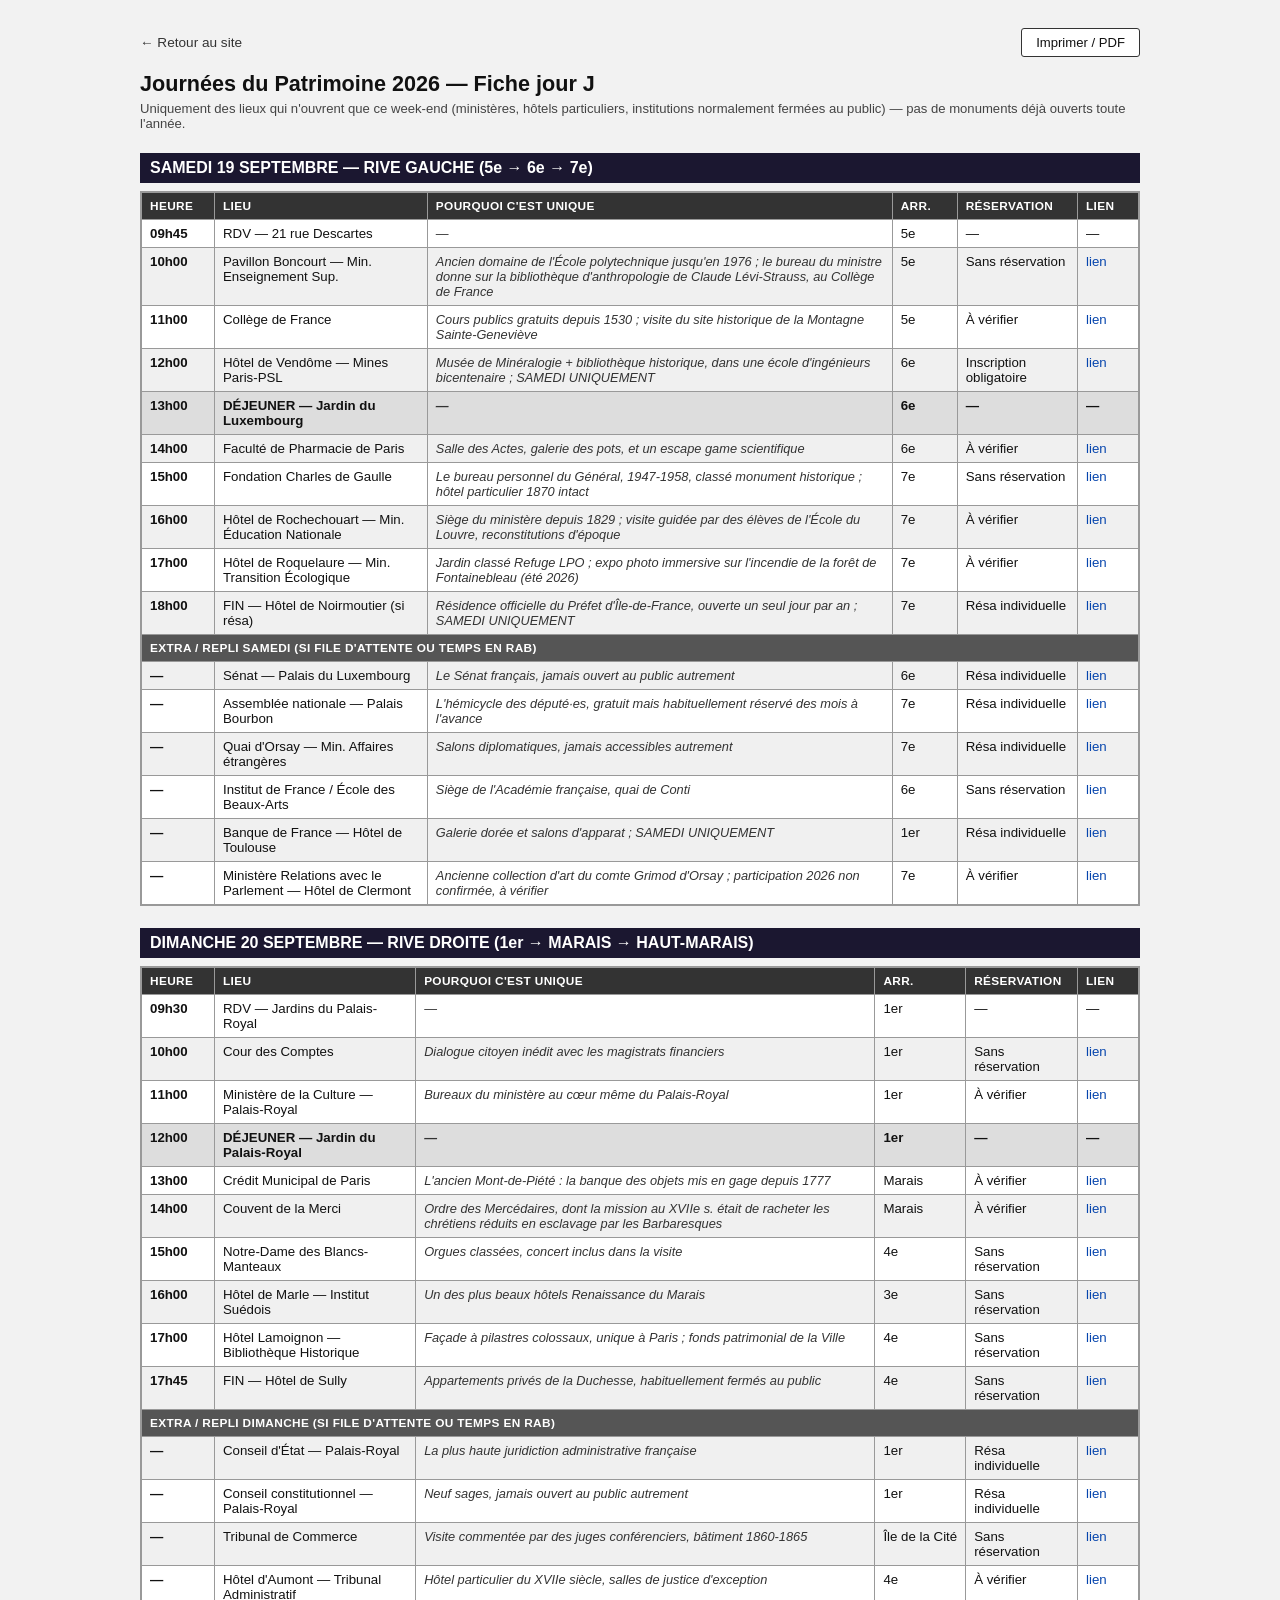
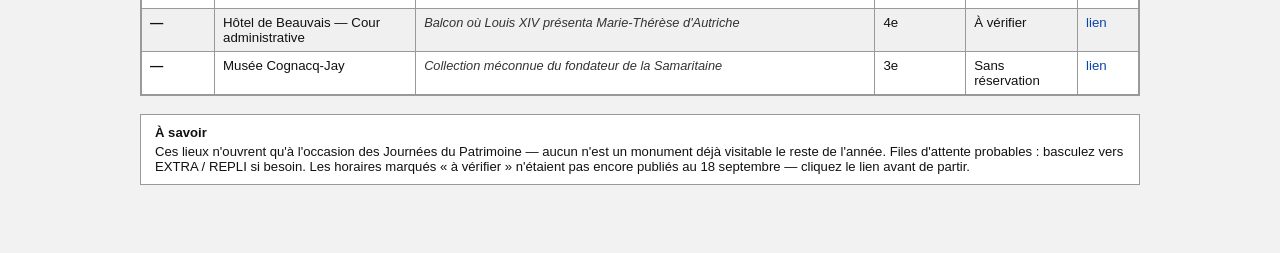
==== commit e6db540f: "feat: remplace les lieux génériques par les vraies pépites 2026 Les deux Excel fournis n'étaient pas" ====
--- a/fiche.html
+++ b/fiche.html
@@ -4,7 +4,7 @@
 <meta charset="UTF-8">
 <meta name="viewport" content="width=device-width, initial-scale=1">
 <title>Fiche jour J — Journées du Patrimoine 2026</title>
-<meta name="description" content="Tableau horaire dense et imprimable pour le jour J : heure, lieu, réservation, lien — samedi et dimanche.">
+<meta name="description" content="Tableau horaire dense et imprimable pour le jour J : lieux d'exception qui n'ouvrent que ce week-end, heure, réservation, lien.">
 <link rel="icon" href="data:image/svg+xml,<svg xmlns=%22http://www.w3.org/2000/svg%22 viewBox=%220 0 100 100%22><text y=%22.9em%22 font-size=%2290%22>🏛️</text></svg>">
 <link rel="stylesheet" href="assets/fiche.css">
 </head>
@@ -18,65 +18,67 @@
   </div>
 
   <h1>Journées du Patrimoine 2026 — Fiche jour J</h1>
-  <p class="fiche-sub">Tableau à consulter en marchant. Détails complets sur la page principale du site.</p>
+  <p class="fiche-sub">Uniquement des lieux qui n'ouvrent que ce week-end (ministères, hôtels particuliers, institutions normalement fermées au public) — pas de monuments déjà ouverts toute l'année.</p>
 
   <h2>SAMEDI 19 SEPTEMBRE — RIVE GAUCHE (5e &rarr; 6e &rarr; 7e)</h2>
+  <div class="fiche-table-wrap">
   <table class="fiche-table">
     <thead>
-      <tr><th>Heure</th><th>Lieu</th><th>Arr.</th><th>Réservation</th><th>Lien</th></tr>
+      <tr><th>Heure</th><th>Lieu</th><th>Pourquoi c'est unique</th><th>Arr.</th><th>Réservation</th><th>Lien</th></tr>
     </thead>
     <tbody>
-      <tr><td>08h30</td><td>RDV — Place du Panthéon</td><td>5e</td><td>—</td><td>—</td></tr>
-      <tr><td>09h00</td><td>Panthéon</td><td>5e</td><td>Sans réservation</td><td><a href="https://www.sortiraparis.com/actualites/journees-du-patrimoine/guides/318693-journees-du-patrimoine-paris-2026-le-programme-des-visites-dans-le-5e-arrondissement" target="_blank" rel="noopener">lien</a></td></tr>
-      <tr><td>10h15</td><td>Chapelle de la Sorbonne</td><td>5e</td><td>À vérifier</td><td><a href="https://www.sortiraparis.com/actualites/journees-du-patrimoine/guides/318693-journees-du-patrimoine-paris-2026-le-programme-des-visites-dans-le-5e-arrondissement" target="_blank" rel="noopener">lien</a></td></tr>
-      <tr><td>11h00</td><td>Jardin &amp; Sénat — Palais du Luxembourg</td><td>6e</td><td>Jardin libre / Sénat résa indiv.</td><td><a href="https://www.sortiraparis.com/actualites/journees-du-patrimoine/guides/318679-journees-du-patrimoine-2026-le-programme-des-visites-dans-le-6e-arrondissement-de-paris" target="_blank" rel="noopener">lien</a></td></tr>
-      <tr class="fiche-row-break"><td>12h00</td><td>DÉJEUNER — Saint-Germain-des-Prés</td><td>6e</td><td>—</td><td>—</td></tr>
-      <tr><td>13h30</td><td>St-Germain-des-Prés + Institut de France</td><td>6e</td><td>Sans réservation</td><td><a href="https://www.sortiraparis.com/actualites/journees-du-patrimoine/guides/318679-journees-du-patrimoine-2026-le-programme-des-visites-dans-le-6e-arrondissement-de-paris" target="_blank" rel="noopener">lien</a></td></tr>
-      <tr><td>14h30</td><td>Assemblée nationale (en chemin)</td><td>7e</td><td>Résa individuelle</td><td><a href="https://www.sortiraparis.com/actualites/journees-du-patrimoine/guides/318687-journees-du-patrimoine-2026-partez-a-la-decouverte-du-7e-arrondissement-de-paris" target="_blank" rel="noopener">lien</a></td></tr>
-      <tr><td>14h30</td><td>Quai d'Orsay (en chemin)</td><td>7e</td><td>Résa individuelle</td><td><a href="https://www.sortiraparis.com/actualites/journees-du-patrimoine/guides/318687-journees-du-patrimoine-2026-partez-a-la-decouverte-du-7e-arrondissement-de-paris" target="_blank" rel="noopener">lien</a></td></tr>
-      <tr><td>15h30</td><td>Invalides — Plans-Reliefs / Ordre de la Libération</td><td>7e</td><td>Sans réservation</td><td><a href="https://www.sortiraparis.com/actualites/journees-du-patrimoine/guides/318687-journees-du-patrimoine-2026-partez-a-la-decouverte-du-7e-arrondissement-de-paris" target="_blank" rel="noopener">lien</a></td></tr>
-      <tr><td>16h45</td><td>École Militaire</td><td>7e</td><td>À vérifier</td><td><a href="https://www.sortiraparis.com/actualites/journees-du-patrimoine/guides/318687-journees-du-patrimoine-2026-partez-a-la-decouverte-du-7e-arrondissement-de-paris" target="_blank" rel="noopener">lien</a></td></tr>
-      <tr><td>17h30</td><td>FIN — Tour Eiffel / Champ de Mars</td><td>7e</td><td>—</td><td>—</td></tr>
-      <tr class="fiche-row-section"><td colspan="5">EXTRA / REPLI SAMEDI (si file d'attente ou temps en rab)</td></tr>
-      <tr><td>—</td><td>Ministère de l'Agriculture — Hôtel de Villeroy</td><td>7e</td><td>Résa indiv.</td><td><a href="https://www.sortiraparis.com/actualites/journees-du-patrimoine/guides/318687-journees-du-patrimoine-2026-partez-a-la-decouverte-du-7e-arrondissement-de-paris" target="_blank" rel="noopener">lien</a></td></tr>
-      <tr><td>—</td><td>Ministère du Travail / Santé</td><td>7e</td><td>Résa indiv.</td><td><a href="https://www.sortiraparis.com/actualites/journees-du-patrimoine/guides/318687-journees-du-patrimoine-2026-partez-a-la-decouverte-du-7e-arrondissement-de-paris" target="_blank" rel="noopener">lien</a></td></tr>
-      <tr><td>—</td><td>Ministère des Armées — Hôtel de Brienne</td><td>7e</td><td>Résa indiv.</td><td><a href="https://www.sortiraparis.com/actualites/journees-du-patrimoine/guides/318687-journees-du-patrimoine-2026-partez-a-la-decouverte-du-7e-arrondissement-de-paris" target="_blank" rel="noopener">lien</a></td></tr>
-      <tr><td>—</td><td>Ambassade d'Italie</td><td>7e</td><td>Sam. uniq., résa</td><td><a href="https://www.sortiraparis.com/actualites/journees-du-patrimoine/guides/318687-journees-du-patrimoine-2026-partez-a-la-decouverte-du-7e-arrondissement-de-paris" target="_blank" rel="noopener">lien</a></td></tr>
-      <tr><td>—</td><td>Ambassade de République tchèque</td><td>7e</td><td>Sam. uniq., résa</td><td><a href="https://www.sortiraparis.com/actualites/journees-du-patrimoine/guides/318687-journees-du-patrimoine-2026-partez-a-la-decouverte-du-7e-arrondissement-de-paris" target="_blank" rel="noopener">lien</a></td></tr>
-      <tr><td>—</td><td>Hôtel de Noirmoutier (résidence du Préfet)</td><td>7e</td><td>Sam. uniquement</td><td><a href="https://www.sortiraparis.com/actualites/journees-du-patrimoine/guides/318687-journees-du-patrimoine-2026-partez-a-la-decouverte-du-7e-arrondissement-de-paris" target="_blank" rel="noopener">lien</a></td></tr>
-      <tr><td>—</td><td>Maison Gainsbourg / Musée des Égouts</td><td>7e</td><td>Voir lien</td><td><a href="https://www.sortiraparis.com/actualites/journees-du-patrimoine/guides/318687-journees-du-patrimoine-2026-partez-a-la-decouverte-du-7e-arrondissement-de-paris" target="_blank" rel="noopener">lien</a></td></tr>
+      <tr><td>09h45</td><td>RDV — 21 rue Descartes</td><td>—</td><td>5e</td><td>—</td><td>—</td></tr>
+      <tr><td>10h00</td><td>Pavillon Boncourt — Min. Enseignement Sup.</td><td>Ancien domaine de l'École polytechnique jusqu'en 1976 ; le bureau du ministre donne sur la bibliothèque d'anthropologie de Claude Lévi-Strauss, au Collège de France</td><td>5e</td><td>Sans réservation</td><td><a href="https://www.enseignementsup-recherche.gouv.fr/fr/journees-europeennes-du-patrimoine-2026-104107" target="_blank" rel="noopener">lien</a></td></tr>
+      <tr><td>11h00</td><td>Collège de France</td><td>Cours publics gratuits depuis 1530 ; visite du site historique de la Montagne Sainte-Geneviève</td><td>5e</td><td>À vérifier</td><td><a href="https://www.sortiraparis.com/actualites/journees-du-patrimoine/guides/318693-journees-du-patrimoine-paris-2026-le-programme-des-visites-dans-le-5e-arrondissement" target="_blank" rel="noopener">lien</a></td></tr>
+      <tr><td>12h00</td><td>Hôtel de Vendôme — Mines Paris-PSL</td><td>Musée de Minéralogie + bibliothèque historique, dans une école d'ingénieurs bicentenaire ; SAMEDI UNIQUEMENT</td><td>6e</td><td>Inscription obligatoire</td><td><a href="https://www.minesparis.psl.eu/blog/evenements/journees-europeennes-du-patrimoine-jep-2026-mines-paris-psl/" target="_blank" rel="noopener">lien</a></td></tr>
+      <tr class="fiche-row-break"><td>13h00</td><td>DÉJEUNER — Jardin du Luxembourg</td><td>—</td><td>6e</td><td>—</td><td>—</td></tr>
+      <tr><td>14h00</td><td>Faculté de Pharmacie de Paris</td><td>Salle des Actes, galerie des pots, et un escape game scientifique</td><td>6e</td><td>À vérifier</td><td><a href="https://www.sortiraparis.com/actualites/journees-du-patrimoine/guides/318679-journees-du-patrimoine-2026-le-programme-des-visites-dans-le-6e-arrondissement-de-paris" target="_blank" rel="noopener">lien</a></td></tr>
+      <tr><td>15h00</td><td>Fondation Charles de Gaulle</td><td>Le bureau personnel du Général, 1947-1958, classé monument historique ; hôtel particulier 1870 intact</td><td>7e</td><td>Sans réservation</td><td><a href="https://www.charles-de-gaulle.org/blog/2026/09/12/journees-europeennes-du-patrimoine-2026-la-suite-de-la-bataille-de-gaulle-a-solferino/" target="_blank" rel="noopener">lien</a></td></tr>
+      <tr><td>16h00</td><td>Hôtel de Rochechouart — Min. Éducation Nationale</td><td>Siège du ministère depuis 1829 ; visite guidée par des élèves de l'École du Louvre, reconstitutions d'époque</td><td>7e</td><td>À vérifier</td><td><a href="https://journeesdupatrimoine.culture.gouv.fr/w/391796/evenement/19787431/visite-du-ministere-de-leducation-nationale" target="_blank" rel="noopener">lien</a></td></tr>
+      <tr><td>17h00</td><td>Hôtel de Roquelaure — Min. Transition Écologique</td><td>Jardin classé Refuge LPO ; expo photo immersive sur l'incendie de la forêt de Fontainebleau (été 2026)</td><td>7e</td><td>À vérifier</td><td><a href="https://www.ecologie.gouv.fr/presse/journees-du-patrimoine-2026-lhotel-roquelaure-ouvre-ses-portes-programme-inedit" target="_blank" rel="noopener">lien</a></td></tr>
+      <tr><td>18h00</td><td>FIN — Hôtel de Noirmoutier (si résa)</td><td>Résidence officielle du Préfet d'Île-de-France, ouverte un seul jour par an ; SAMEDI UNIQUEMENT</td><td>7e</td><td>Résa individuelle</td><td><a href="https://www.sortiraparis.com/actualites/journees-du-patrimoine/guides/318687-journees-du-patrimoine-2026-partez-a-la-decouverte-du-7e-arrondissement-de-paris" target="_blank" rel="noopener">lien</a></td></tr>
+      <tr class="fiche-row-section"><td colspan="6">EXTRA / REPLI SAMEDI (si file d'attente ou temps en rab)</td></tr>
+      <tr><td>—</td><td>Sénat — Palais du Luxembourg</td><td>Le Sénat français, jamais ouvert au public autrement</td><td>6e</td><td>Résa individuelle</td><td><a href="https://www.sortiraparis.com/actualites/journees-du-patrimoine/guides/318679-journees-du-patrimoine-2026-le-programme-des-visites-dans-le-6e-arrondissement-de-paris" target="_blank" rel="noopener">lien</a></td></tr>
+      <tr><td>—</td><td>Assemblée nationale — Palais Bourbon</td><td>L'hémicycle des député·es, gratuit mais habituellement réservé des mois à l'avance</td><td>7e</td><td>Résa individuelle</td><td><a href="https://www.sortiraparis.com/actualites/journees-du-patrimoine/guides/318687-journees-du-patrimoine-2026-partez-a-la-decouverte-du-7e-arrondissement-de-paris" target="_blank" rel="noopener">lien</a></td></tr>
+      <tr><td>—</td><td>Quai d'Orsay — Min. Affaires étrangères</td><td>Salons diplomatiques, jamais accessibles autrement</td><td>7e</td><td>Résa individuelle</td><td><a href="https://www.sortiraparis.com/actualites/journees-du-patrimoine/guides/318687-journees-du-patrimoine-2026-partez-a-la-decouverte-du-7e-arrondissement-de-paris" target="_blank" rel="noopener">lien</a></td></tr>
+      <tr><td>—</td><td>Institut de France / École des Beaux-Arts</td><td>Siège de l'Académie française, quai de Conti</td><td>6e</td><td>Sans réservation</td><td><a href="https://www.sortiraparis.com/actualites/journees-du-patrimoine/guides/318679-journees-du-patrimoine-2026-le-programme-des-visites-dans-le-6e-arrondissement-de-paris" target="_blank" rel="noopener">lien</a></td></tr>
+      <tr><td>—</td><td>Banque de France — Hôtel de Toulouse</td><td>Galerie dorée et salons d'apparat ; SAMEDI UNIQUEMENT</td><td>1er</td><td>Résa individuelle</td><td><a href="https://www.sortiraparis.com/actualites/journees-du-patrimoine/guides/318670-journees-du-patrimoine-2026-a-paris-le-programme-incontournable-dans-le-1er-arrondissement" target="_blank" rel="noopener">lien</a></td></tr>
+      <tr><td>—</td><td>Ministère Relations avec le Parlement — Hôtel de Clermont</td><td>Ancienne collection d'art du comte Grimod d'Orsay ; participation 2026 non confirmée, à vérifier</td><td>7e</td><td>À vérifier</td><td><a href="https://www.journees-du-patrimoine.com/SITE/hotel-clermont-ministere-charge-re-370556.htm" target="_blank" rel="noopener">lien</a></td></tr>
     </tbody>
   </table>
+  </div>
 
-  <h2 class="fiche-page-break">DIMANCHE 20 SEPTEMBRE — RIVE DROITE (1er &rarr; ÎLE DE LA CITÉ &rarr; 4e &rarr; 3e)</h2>
+  <h2 class="fiche-page-break">DIMANCHE 20 SEPTEMBRE — RIVE DROITE (1er &rarr; MARAIS &rarr; HAUT-MARAIS)</h2>
+  <div class="fiche-table-wrap">
   <table class="fiche-table">
     <thead>
-      <tr><th>Heure</th><th>Lieu</th><th>Arr.</th><th>Réservation</th><th>Lien</th></tr>
+      <tr><th>Heure</th><th>Lieu</th><th>Pourquoi c'est unique</th><th>Arr.</th><th>Réservation</th><th>Lien</th></tr>
     </thead>
     <tbody>
-      <tr><td>08h30</td><td>RDV — Jardins du Palais-Royal</td><td>1er</td><td>—</td><td>—</td></tr>
-      <tr><td>09h00</td><td>Palais-Royal + Cour des Comptes</td><td>1er</td><td>Sans réservation</td><td><a href="https://www.sortiraparis.com/actualites/journees-du-patrimoine/guides/318670-journees-du-patrimoine-2026-a-paris-le-programme-incontournable-dans-le-1er-arrondissement" target="_blank" rel="noopener">lien</a></td></tr>
-      <tr><td>10h00</td><td>Jardin des Tuileries</td><td>1er</td><td>Sans réservation</td><td><a href="https://www.sortiraparis.com/actualites/journees-du-patrimoine/guides/318670-journees-du-patrimoine-2026-a-paris-le-programme-incontournable-dans-le-1er-arrondissement" target="_blank" rel="noopener">lien</a></td></tr>
-      <tr><td>11h00</td><td>Conciergerie + Sainte-Chapelle</td><td>1er/4e</td><td>Conciergerie libre / Ste-Chapelle à vérifier</td><td><a href="https://www.sortiraparis.com/actualites/journees-du-patrimoine/guides/318670-journees-du-patrimoine-2026-a-paris-le-programme-incontournable-dans-le-1er-arrondissement" target="_blank" rel="noopener">lien</a></td></tr>
-      <tr class="fiche-row-break"><td>12h00</td><td>DÉJEUNER — Île Saint-Louis</td><td>4e</td><td>—</td><td>—</td></tr>
-      <tr><td>13h30</td><td>Hôtel de Ville + Mémorial Martyrs Déportation</td><td>4e</td><td>Mémorial libre / HdV résa</td><td><a href="https://www.sortiraparis.com/actualites/journees-du-patrimoine/guides/318677-journees-du-patrimoine-2026-les-bons-plans-et-animations-dans-le-4e-arrondissement" target="_blank" rel="noopener">lien</a></td></tr>
-      <tr><td>14h30</td><td>Saint-Gervais + Mémorial de la Shoah</td><td>4e</td><td>Sans réservation</td><td><a href="https://www.sortiraparis.com/actualites/journees-du-patrimoine/guides/318677-journees-du-patrimoine-2026-les-bons-plans-et-animations-dans-le-4e-arrondissement" target="_blank" rel="noopener">lien</a></td></tr>
-      <tr><td>15h30</td><td>Carnavalet ou Picasso</td><td>3e</td><td>Sans réservation</td><td><a href="https://www.sortiraparis.com/actualites/journees-du-patrimoine/guides/318813-journees-du-patrimoine-2026-a-paris-les-lieux-a-visiter-dans-le-3e-arrondissement" target="_blank" rel="noopener">lien</a></td></tr>
-      <tr><td>16h30</td><td>Archives nationales + Musée Chasse et Nature</td><td>3e</td><td>Sans réservation</td><td><a href="https://www.sortiraparis.com/actualites/journees-du-patrimoine/guides/318813-journees-du-patrimoine-2026-a-paris-les-lieux-a-visiter-dans-le-3e-arrondissement" target="_blank" rel="noopener">lien</a></td></tr>
-      <tr><td>17h15</td><td>FIN — Haut-Marais</td><td>3e</td><td>—</td><td>—</td></tr>
-      <tr class="fiche-row-section"><td colspan="5">EXTRA / REPLI DIMANCHE (si file d'attente ou temps en rab)</td></tr>
-      <tr><td>—</td><td>Ministère de la Justice — Hôtel de Bourvallais</td><td>1er</td><td>Résa indiv.</td><td><a href="https://www.sortiraparis.com/actualites/journees-du-patrimoine/guides/318670-journees-du-patrimoine-2026-a-paris-le-programme-incontournable-dans-le-1er-arrondissement" target="_blank" rel="noopener">lien</a></td></tr>
-      <tr><td>—</td><td>Bourse de Commerce (collection Pinault)</td><td>1er</td><td>Voir lien</td><td><a href="https://www.sortiraparis.com/actualites/journees-du-patrimoine/guides/318670-journees-du-patrimoine-2026-a-paris-le-programme-incontournable-dans-le-1er-arrondissement" target="_blank" rel="noopener">lien</a></td></tr>
-      <tr><td>—</td><td>Ateliers d'art du Louvre</td><td>1er</td><td>Résa indiv.</td><td><a href="https://www.sortiraparis.com/actualites/journees-du-patrimoine/guides/318670-journees-du-patrimoine-2026-a-paris-le-programme-incontournable-dans-le-1er-arrondissement" target="_blank" rel="noopener">lien</a></td></tr>
-      <tr><td>—</td><td>Banque de France</td><td>1er</td><td>Sam. uniq., résa</td><td><a href="https://www.sortiraparis.com/actualites/journees-du-patrimoine/guides/318670-journees-du-patrimoine-2026-a-paris-le-programme-incontournable-dans-le-1er-arrondissement" target="_blank" rel="noopener">lien</a></td></tr>
-      <tr><td>—</td><td>Tribunal Administratif / Tribunal de Commerce</td><td>4e</td><td>Voir lien</td><td><a href="https://www.sortiraparis.com/actualites/journees-du-patrimoine/guides/318677-journees-du-patrimoine-2026-les-bons-plans-et-animations-dans-le-4e-arrondissement" target="_blank" rel="noopener">lien</a></td></tr>
-      <tr><td>—</td><td>Hôtel de Sully</td><td>4e</td><td>Voir lien</td><td><a href="https://www.sortiraparis.com/actualites/journees-du-patrimoine/guides/318677-journees-du-patrimoine-2026-les-bons-plans-et-animations-dans-le-4e-arrondissement" target="_blank" rel="noopener">lien</a></td></tr>
+      <tr><td>09h30</td><td>RDV — Jardins du Palais-Royal</td><td>—</td><td>1er</td><td>—</td><td>—</td></tr>
+      <tr><td>10h00</td><td>Cour des Comptes</td><td>Dialogue citoyen inédit avec les magistrats financiers</td><td>1er</td><td>Sans réservation</td><td><a href="https://www.sortiraparis.com/actualites/journees-du-patrimoine/guides/318670-journees-du-patrimoine-2026-a-paris-le-programme-incontournable-dans-le-1er-arrondissement" target="_blank" rel="noopener">lien</a></td></tr>
+      <tr><td>11h00</td><td>Ministère de la Culture — Palais-Royal</td><td>Bureaux du ministère au cœur même du Palais-Royal</td><td>1er</td><td>À vérifier</td><td><a href="https://www.sortiraparis.com/actualites/journees-du-patrimoine/guides/318670-journees-du-patrimoine-2026-a-paris-le-programme-incontournable-dans-le-1er-arrondissement" target="_blank" rel="noopener">lien</a></td></tr>
+      <tr class="fiche-row-break"><td>12h00</td><td>DÉJEUNER — Jardin du Palais-Royal</td><td>—</td><td>1er</td><td>—</td><td>—</td></tr>
+      <tr><td>13h00</td><td>Crédit Municipal de Paris</td><td>L'ancien Mont-de-Piété : la banque des objets mis en gage depuis 1777</td><td>Marais</td><td>À vérifier</td><td><a href="https://www.sortiraparis.com/actualites/journees-du-patrimoine/guides/318677-journees-du-patrimoine-2026-les-bons-plans-et-animations-dans-le-4e-arrondissement" target="_blank" rel="noopener">lien</a></td></tr>
+      <tr><td>14h00</td><td>Couvent de la Merci</td><td>Ordre des Mercédaires, dont la mission au XVIIe s. était de racheter les chrétiens réduits en esclavage par les Barbaresques</td><td>Marais</td><td>À vérifier</td><td><a href="https://www.journees-du-patrimoine.com/SITE/couvent-merci--paris-362221.htm" target="_blank" rel="noopener">lien</a></td></tr>
+      <tr><td>15h00</td><td>Notre-Dame des Blancs-Manteaux</td><td>Orgues classées, concert inclus dans la visite</td><td>4e</td><td>Sans réservation</td><td><a href="https://www.sortiraparis.com/actualites/journees-du-patrimoine/guides/318677-journees-du-patrimoine-2026-les-bons-plans-et-animations-dans-le-4e-arrondissement" target="_blank" rel="noopener">lien</a></td></tr>
+      <tr><td>16h00</td><td>Hôtel de Marle — Institut Suédois</td><td>Un des plus beaux hôtels Renaissance du Marais</td><td>3e</td><td>Sans réservation</td><td><a href="https://www.sortiraparis.com/actualites/journees-du-patrimoine/guides/318813-journees-du-patrimoine-2026-a-paris-les-lieux-a-visiter-dans-le-3e-arrondissement" target="_blank" rel="noopener">lien</a></td></tr>
+      <tr><td>17h00</td><td>Hôtel Lamoignon — Bibliothèque Historique</td><td>Façade à pilastres colossaux, unique à Paris ; fonds patrimonial de la Ville</td><td>4e</td><td>Sans réservation</td><td><a href="https://www.sortiraparis.com/actualites/journees-du-patrimoine/guides/318677-journees-du-patrimoine-2026-les-bons-plans-et-animations-dans-le-4e-arrondissement" target="_blank" rel="noopener">lien</a></td></tr>
+      <tr><td>17h45</td><td>FIN — Hôtel de Sully</td><td>Appartements privés de la Duchesse, habituellement fermés au public</td><td>4e</td><td>Sans réservation</td><td><a href="https://www.sortiraparis.com/actualites/journees-du-patrimoine/guides/318677-journees-du-patrimoine-2026-les-bons-plans-et-animations-dans-le-4e-arrondissement" target="_blank" rel="noopener">lien</a></td></tr>
+      <tr class="fiche-row-section"><td colspan="6">EXTRA / REPLI DIMANCHE (si file d'attente ou temps en rab)</td></tr>
+      <tr><td>—</td><td>Conseil d'État — Palais-Royal</td><td>La plus haute juridiction administrative française</td><td>1er</td><td>Résa individuelle</td><td><a href="https://www.sortiraparis.com/actualites/journees-du-patrimoine/guides/318670-journees-du-patrimoine-2026-a-paris-le-programme-incontournable-dans-le-1er-arrondissement" target="_blank" rel="noopener">lien</a></td></tr>
+      <tr><td>—</td><td>Conseil constitutionnel — Palais-Royal</td><td>Neuf sages, jamais ouvert au public autrement</td><td>1er</td><td>Résa individuelle</td><td><a href="https://www.sortiraparis.com/actualites/journees-du-patrimoine/guides/318670-journees-du-patrimoine-2026-a-paris-le-programme-incontournable-dans-le-1er-arrondissement" target="_blank" rel="noopener">lien</a></td></tr>
+      <tr><td>—</td><td>Tribunal de Commerce</td><td>Visite commentée par des juges conférenciers, bâtiment 1860-1865</td><td>Île de la Cité</td><td>Sans réservation</td><td><a href="https://www.sortiraparis.com/actualites/journees-du-patrimoine/guides/318677-journees-du-patrimoine-2026-les-bons-plans-et-animations-dans-le-4e-arrondissement" target="_blank" rel="noopener">lien</a></td></tr>
+      <tr><td>—</td><td>Hôtel d'Aumont — Tribunal Administratif</td><td>Hôtel particulier du XVIIe siècle, salles de justice d'exception</td><td>4e</td><td>À vérifier</td><td><a href="https://www.sortiraparis.com/actualites/journees-du-patrimoine/guides/318677-journees-du-patrimoine-2026-les-bons-plans-et-animations-dans-le-4e-arrondissement" target="_blank" rel="noopener">lien</a></td></tr>
+      <tr><td>—</td><td>Hôtel de Beauvais — Cour administrative</td><td>Balcon où Louis XIV présenta Marie-Thérèse d'Autriche</td><td>4e</td><td>À vérifier</td><td><a href="https://www.sortiraparis.com/actualites/journees-du-patrimoine/guides/318677-journees-du-patrimoine-2026-les-bons-plans-et-animations-dans-le-4e-arrondissement" target="_blank" rel="noopener">lien</a></td></tr>
+      <tr><td>—</td><td>Musée Cognacq-Jay</td><td>Collection méconnue du fondateur de la Samaritaine</td><td>3e</td><td>Sans réservation</td><td><a href="https://www.sortiraparis.com/actualites/journees-du-patrimoine/guides/318813-journees-du-patrimoine-2026-a-paris-les-lieux-a-visiter-dans-le-3e-arrondissement" target="_blank" rel="noopener">lien</a></td></tr>
     </tbody>
   </table>
+  </div>
 
   <div class="fiche-notes">
     <strong>À savoir</strong>
-    Files d'attente probables sur certains lieux : basculez vers la ligne EXTRA / REPLI du tableau si besoin. Les horaires peuvent être dépassés — gardez de la souplesse.
+    Ces lieux n'ouvrent qu'à l'occasion des Journées du Patrimoine — aucun n'est un monument déjà visitable le reste de l'année. Files d'attente probables : basculez vers EXTRA / REPLI si besoin. Les horaires marqués « à vérifier » n'étaient pas encore publiés au 18 septembre — cliquez le lien avant de partir.
   </div>
 
 </div>
--- a/assets/fiche.css
+++ b/assets/fiche.css
@@ -52,12 +52,19 @@
   color: #fff;
 }
 
+.fiche-table-wrap {
+  overflow-x: auto;
+  border: 1px solid #999;
+  -webkit-overflow-scrolling: touch;
+}
+
 .fiche-table {
   width: 100%;
+  min-width: 640px;
   border-collapse: collapse;
   font-size: 0.83rem;
   background: #fff;
-  border: 1px solid #999;
+  border: none;
 }
 .fiche-table th, .fiche-table td {
   border: 1px solid #999;
@@ -73,9 +80,10 @@
   letter-spacing: 0.03em;
   font-weight: 700;
 }
-.fiche-table td:first-child { font-weight: 700; white-space: nowrap; width: 62px; }
-.fiche-table td:nth-child(3) { white-space: nowrap; width: 56px; }
-.fiche-table td:nth-child(5) { white-space: nowrap; width: 48px; }
+.fiche-table td:first-child { font-weight: 700; white-space: nowrap; width: 56px; }
+.fiche-table td:nth-child(3) { color: #333; font-style: italic; font-size: 0.8rem; }
+.fiche-table td:nth-child(4) { white-space: nowrap; width: 48px; }
+.fiche-table td:nth-child(6) { white-space: nowrap; width: 44px; }
 .fiche-table tbody tr:nth-child(even) { background: #f0f0f0; }
 .fiche-table a { color: #0645ad; text-decoration: none; }
 .fiche-table a:hover { text-decoration: underline; }
